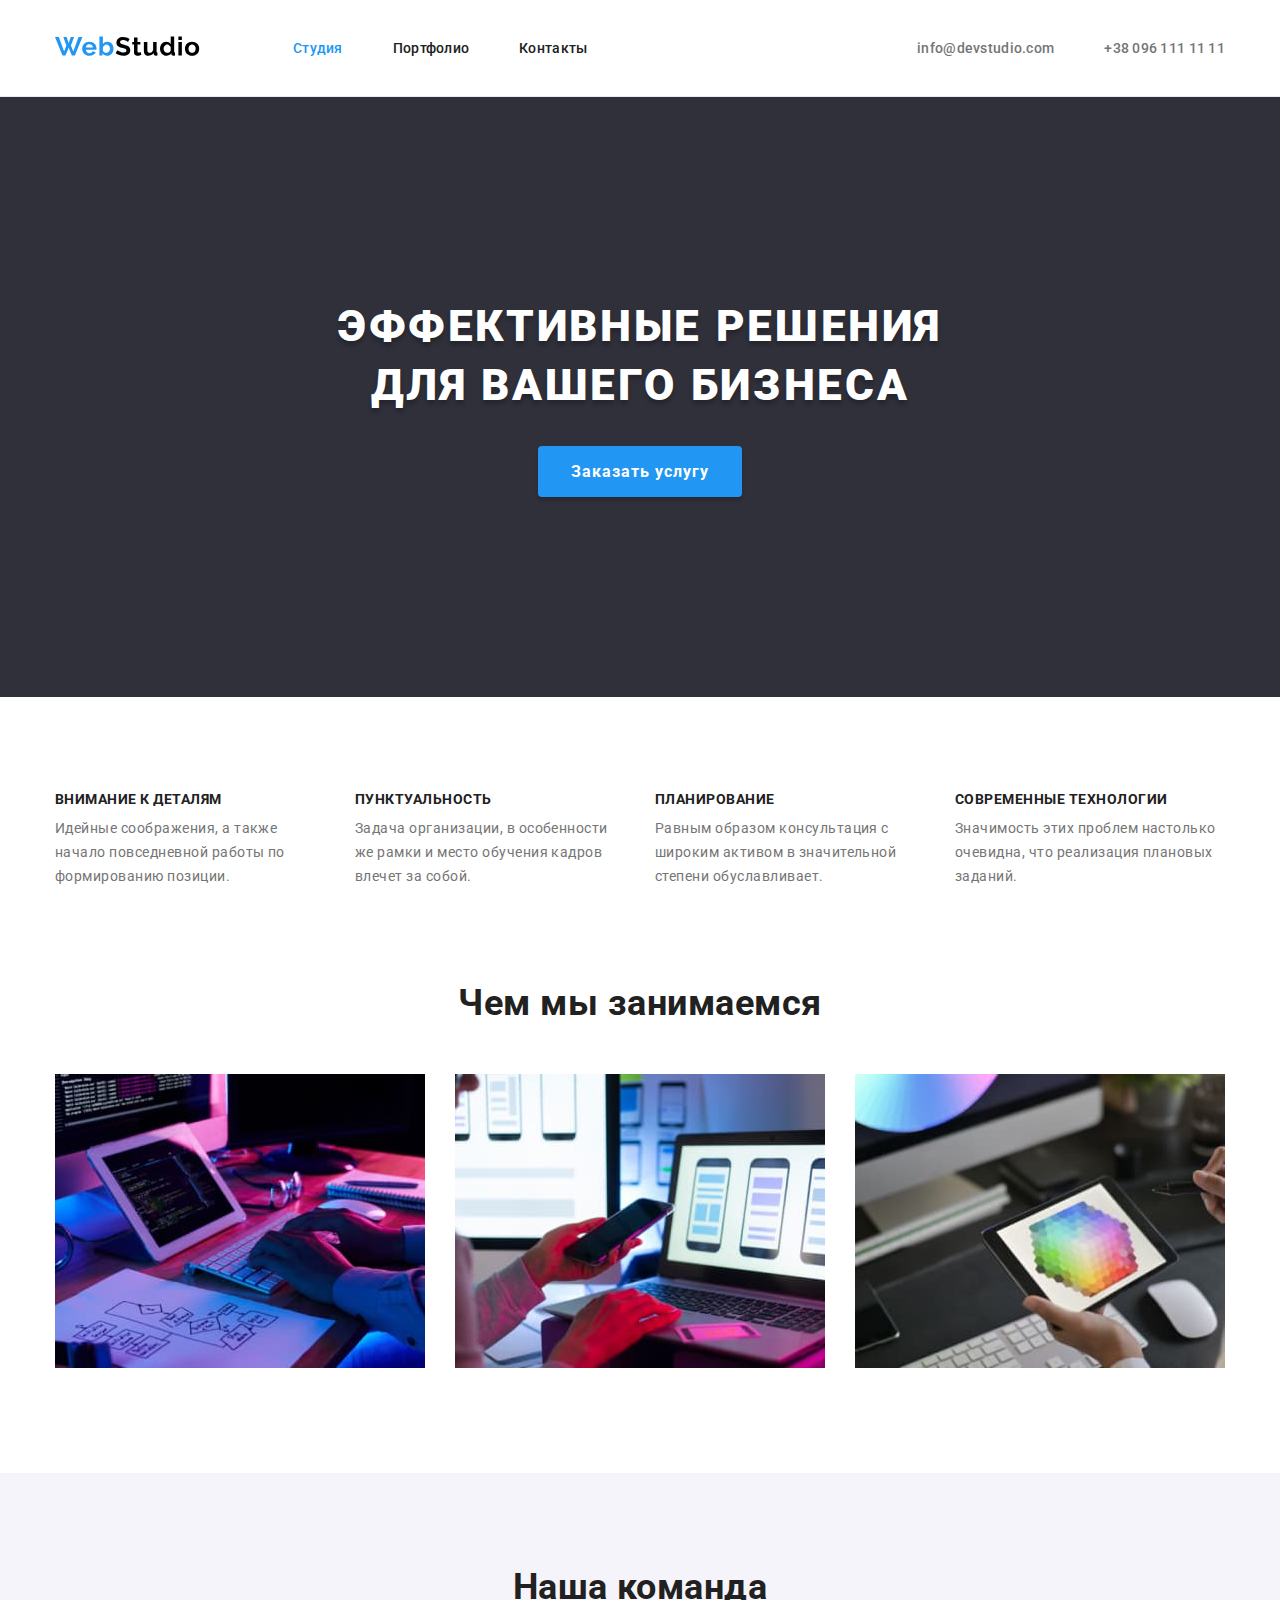
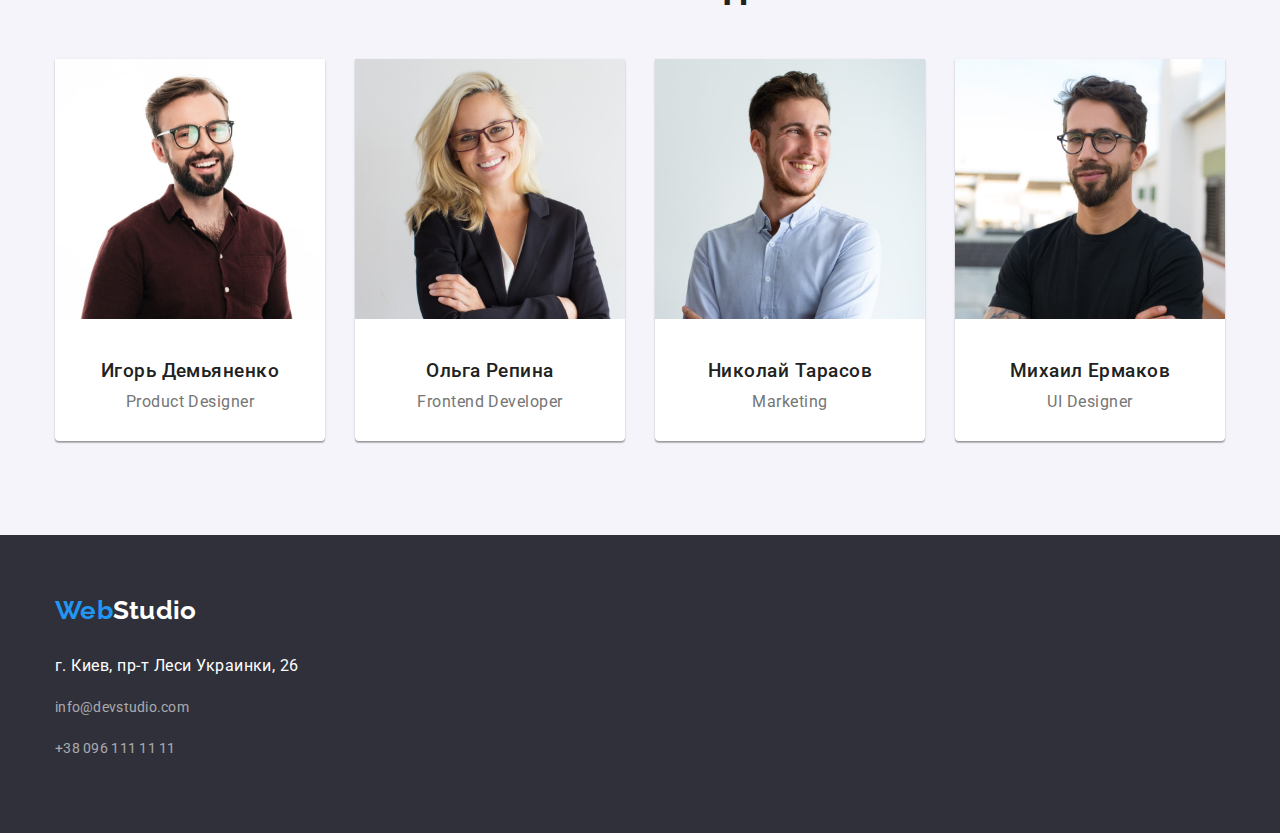
==== index.html @ 70192bdc "клон" ====
<!DOCTYPE html>
<html lang="ru">
<head>
    <meta charset="UTF-8">
    <meta http-equiv="X-UA-Compatible" content="IE=edge">
    <meta name="viewport" content="width=device-width, initial-scale=1.0">
    <title>WebStudio</title>
    <link rel="preconnect" href="https://fonts.googleapis.com">
    <link rel="preconnect" href="https://fonts.gstatic.com" crossorigin>
    <link href="https://fonts.googleapis.com/css2?family=Raleway:wght@700&family=Roboto:wght@400;500;700;900&display=swap" rel="stylesheet">
    <link rel="stylesheet" href="https://cdnjs.cloudflare.com/ajax/libs/modern-normalize/1.1.0/modern-normalize.min.css">
    <link rel="stylesheet" href="./css/style.css">
</head>
<body>
    <header class="header-section">
        <div class="conteiner-page">
            <nav class="main-nav">
                <a class="link" href="#"><img src="./images/WebStudio.svg" width="145" height="31" alt="логотип"></a>
                <ul class="list nav-header">
                    <li class="item"><a class="link active" href="./index.html">Студия</a></li>
                    <li class="item"><a class="link" href="./portfolio.html">Портфолио</a></li>
                    <li class="item"><a class="link" href="#">Контакты</a></li>
                </ul>
            </nav>
            <ul class="list auth-nav">
                <li class="item"><a class="link contacts" href="mailto:info@devstudio.com">info@devstudio.com</a></li>
                <li class="item"><a class="link contacts" href="tel:+380961111111">+38 096 111 11 11</a></li>
            </ul>
        </div>     
    </header>
    <main class="main-section">
        <section class="hero-section">
            <div class="conteiner-hero">
                <h1 class="hero-title">Эффективные решения<br> для вашего бизнеса</h1>
                <button type="button" class="button-hero">Заказать услугу</button>
            </div>    
        </section>
        <section class="section">
            <div class="conteiner">
                <ul class="list advantage-spisok">
                    <li class="item"> 
                        <h3 class="advantage-title">Внимание к деталям</h3>
                        <p class="advantage-text">Идейные соображения, а также начало повседневной работы по формированию позиции.</p>
                    </li>
                    <li class="item">
                        <h3 class="advantage-title">Пунктуальность</h3> 
                        <p class="advantage-text">Задача организации, в особенности же рамки и место обучения кадров влечет за собой.</p>
                    </li> 
                    <li class="item">
                        <h3 class="advantage-title">Планирование</h3> 
                        <p class="advantage-text">Равным образом консультация с широким активом в значительной степени обуславливает.</p>
                    </li> 
                    <li class="item">
                        <h3 class="advantage-title">Современные технологии</h3> 
                        <p class="advantage-text">Значимость этих проблем настолько очевидна, что реализация плановых заданий.</p> 
                    </li> 
                </ul>
            </div>    
        </section>
        <section class="section work-what">
            <div class="conteiner">
                <h2 class="work-title">Чем мы занимаемся</h2>
                <ul class="list work-img">
                    <li class="item"><img src="./images/img.jpg" width="370" height="294" alt="печатает человек"></li>
                    <li class="item"><img src="./images/img2.jpg" width="370" height="294" alt="телефон и ноутбук"></li>
                    <li class="item"><img src="./images/img3.jpg" width="370" height="294" alt="планшет"></li>
                </ul>
            </div>
        </section>
        <section class="section work-section">
            <div class="conteiner">
                <h2 class="work-team-title">Наша команда</h2>
                <ul class="list work-spisok">
                    <li class="item">
                        <img src="./images/img4.jpg" width="270" height="260"  alt="игорь">
                        <div class="work-car-padding">
                        <h3 class="work-team-subtitle">Игорь Демьяненко</h3> 
                        <p class="work-team-text">Product Designer</p></div>
                    </li>
                    <li class="item">
                        <img src="./images/img5.jpg" width="270" height="260" alt="ольга">
                        <div class="work-car-padding">
                            <h3 class="work-team-subtitle">Ольга Репина</h3>
                            <p class="work-team-text">Frontend Developer</p>
                        </div>
                    </li>
                    <li class="item">
                        <img src="./images/img6.jpg" width="270" height="260" alt="николай"> 
                            <div class="work-car-padding"><h3 class="work-team-subtitle">Николай Тарасов</h3>
                            <p class="work-team-text">Marketing</p>
                        </div>
                    </li>
                    <li class="item">
                        <img src="./images/img7.jpg" width="270" height="260" alt="михаил"> 
                            <div class="work-car-padding"><h3 class="work-team-subtitle">Михаил Ермаков</h3> 
                            <p class="work-team-text">UI Designer</p>
                        </div>
                    </li> 
                </ul>
            </div>    
        </section>
    </main>
    <footer class="footer-section section">
        <div class="conteiner">
            <a class="link logo" href="./index.html"><span class="web">Web</span><span class="studio logo">Studio</span></a>
            <address class="footer-contacts">
                <p class="footer-paragraf">г. Киев, пр-т Леси Украинки, 26</p> 
                <ul class="list"> 
                    <li><a class="link contacts" href="mailto:info@devstudio.com">info@devstudio.com</a></li> 
                    <li><a class="link contacts" href="tel:+380961111111">+38 096 111 11 11</a></li>
                </ul>
            </address>
        </div>    
    </footer>
</body>
</html>
---- css/style.css ----
html{
    box-sizing: border-box;
}
*, 
*::before, 
*::after{
    box-sizing: inherit;
}
:root{
    --primary-text-color: #212121;
    --title-text-color: #FFFFFF;
    --acent-color: #2196F3;
    --subtitle-text-color: #757575;
    --background-color: #2F303A;
    --background-color-team: #F5F4FA;
    --contacts-acent-footer: rgba(255, 255, 255, 0.6);
    --card-portfolio: #EEEEEE;
    --background-hero-button-hover: #188CE8;
}
body{
    margin: 0px;
    background-color:#FFFFFF;
    color:#212121;
    font-family: Roboto, Raleway, sans-serif;
    letter-spacing: 0.03em;
    font-style: normal;
    font-size: 16px;
    font-weight: 400;
    line-height: 2;
}
h1,
h2,
h3,
p,
ul{
    margin: 0;
}
.img {
    display: block;
    margin: 0;
}
.link{
    text-decoration: none;
    font-weight: 500;
    font-size: 14px;
    line-height: 1.15;
    letter-spacing: 0.02em;
}
.list{
    list-style: none;
    margin: 0;
    padding: 0;
    /* display: flex; */
}
.contacts{    
    font-weight: 500;
    font-size: 14px;
    line-height: 1.15;
    letter-spacing: 0.02em;
    color: var(--subtitle-text-color);
}
.conteiner{
    width: 1200px;
    margin: 0px auto;
    padding: 0px 15px;
}
.section{
    padding-top: 94px;
    padding-bottom: 94px;
}
    /* Studio */
/* Header-section */
.conteiner-page{
    width: 1200px;
    margin: 0 auto;
    padding: 0 15px;
    display: flex;
    align-items: center; 
}
.header-section{
    border-bottom: 1px solid #ECECEC;
    /* height: 80px;
    padding-top: 7px; */
}
.main-nav{
    display: flex;
    align-items: center; 
}
.nav-header{
    display: flex;
    margin-left: 93px;
    padding: 32px 0;
}
.nav-header .item + .item{
    margin-left: 50px;
}
.nav-header .link{
    color: var(--primary-text-color);
}
.nav-header .active{
    color: var(--acent-color);
}
.nav-header .link:hover,
.nav-header .link:focus,
.nav-header .link:active{
    color:var(--acent-color);
}
.list .link:hover,
.list .link:focus{
    color:var(--acent-color);
}
.auth-nav{
    display: flex;
    margin-left: auto;
}
.auth-nav .item + .item{
    margin-left: 50px;
}
/* Main-section */
.main-section{
    /* text-align: center; */
}
/* Hero-section */
.hero-section{
    background-color: var(--background-color);
    text-align: center;
    padding: 200px 0px;
}
.conteiner-hero{
    width: 1200px;
    margin: 0 auto;
    padding: 0 15px;
}
.hero-title{
    margin-top: 0;
    margin-bottom: 30px;
    font-weight: 900;
    font-size: 44px;
    line-height: 1.35;
    text-align: center;
    letter-spacing: 0.06em;
    text-transform: uppercase;
    color: var(--title-text-color);
    text-shadow: 0px 4px 4px rgba(0, 0, 0, 0.25);
}
.button-hero{
    font-weight: bold;
    line-height: 1.85;
    display: inline-block;
    align-items: center;
    text-align: center;
    letter-spacing: 0.06em;
    color: var(--title-text-color);
    background-color:var(--acent-color);
    box-shadow: 0px 4px 4px rgba(0, 0, 0, 0.15);
    border-radius: 4px;
    cursor: pointer;
    padding: 10px 32px;
    border: 1px solid transparent;
}
.hero-section .button-hero:hover,
.hero-section .button-hero:focus{
    background-color: var(--background-hero-button-hover);
}
    /* advantage-преимущества-section*/
.advantage-section{
}
.advantage-spisok{
    display: flex;
}
.advantage-spisok .item + .item{
    margin-left: 30px;
}
.advantage-spisok .item{
    width: 270px;
}
.advantage-title{
    font-weight: bold;
    font-size: 14px;
    line-height: 1.15;
    text-transform: uppercase;
    margin-bottom: 10px;
}
.advantage-text{
    font-size: 14px;
    line-height: 1.70;
    color: var(--subtitle-text-color);
}
/* work-section */
.work-section{
    background-color: var(--background-color-team);
}
.work-what{
    padding-top: 0px;
}
.work-title{
    font-weight: 700;
    font-size: 36px;
    line-height: 1.15;
    text-align: center;
    margin-bottom: 50px;
}
.work-img .item{
    width: 370px;
}
.work-img{
    display: flex;
}
.work-img .item + .item{
    margin-left: 30px;
}
/* work-team-section */
.work-team-section{

}
.work-team-title{
    font-weight: 700;
    font-size: 36px;
    line-height: 1.15;
    text-align: center;
    margin-bottom: 50px;
}
.work-spisok{
    display: flex;
}
.work-spisok .item + .item{
    margin-left: 30px;
}
.work-spisok .item{
    width: 270px;
    background: var(--title-text-color);
    box-shadow: 0px 1px 3px rgba(0, 0, 0, 0.12), 0px 1px 1px rgba(0, 0, 0, 0.14), 0px 2px 1px rgba(0, 0, 0, 0.2);
    border-radius: 0px 0px 4px 4px;
}
.work-car-padding{
    padding: 30px 0;
}
.work-team-subtitle{
    font-weight: 500;
    line-height: 1.20;
    text-align: center;
    margin-bottom: 10px;
}
.work-team-text{
    line-height: 1.20;    
    text-align: center;
    color: var(--subtitle-text-color);
}
/* fotter-section */
.footer-section{
    background-color: var(--background-color);
    padding-top: 60px;
    padding-bottom: 60px;
}
.footer-paragraf{
    color: var(--title-text-color);
    font-style: normal;
    margin-bottom: 9px;
    margin-top: 20px;
}
.web{
    font-family: Raleway;
    font-weight: 700;
    font-size: 26px;
    line-height: 1.20;
    color: var(--acent-color);
}
.studio{
    font-family: Raleway;
    font-weight: 700;
    font-size: 26px;
    line-height: 1.20;
    color: var(--title-text-color);
}
.footer-contacts li{
    margin-bottom: 9px;
}
.footer-contacts .link{
    font-size: 14px;
    line-height: 1.70;
    font-weight: normal;
    color: var(--contacts-acent-footer);
    font-style: normal;
}

    /* Portfolio */
/* Main-section */
.main-section-portfolio{
    /* text-align: center; */
}
/* Hero-section */
.hero-section-portfolio{
   
}
.btn-spisok{
    display: flex;
    justify-content: center;
    margin-bottom: 50px;
}
.btn-spisok .item + .item{
    margin-left: 8px;
}
.button-spisok{
    font-weight: 500;
    line-height: 1.60;    
    text-align: center;
    cursor: pointer;
    background-color: var(--background-color-team);
    border-radius: 4px;
    padding: 6px 22px;   
}
.active-button {
    background-color: var(--acent-color);
    color: var(--title-text-color);
}
.section .button-spisok:hover,
.section .button-spisok:focus{
    background-color: var(--acent-color);
    color: var(--title-text-color);
}
.card-spisok{
    display: flex;
    flex-wrap: wrap;
}
.item-spisok{
    width: 370px;
    margin-bottom: 30px;
    /* border: 1px solid var(--card-portfolio); */
    margin-right: 30px;
}
.item-spisok:nth-child(3n){
    margin-right: 0;
}
/* .item-spisok .hero-portfolio-title{
    padding: 20px 24px 0px 24px;
}
.item-spisok .hero-portfolio-text{
    padding: 0px 24px 20px 24px;
} */
.item-spisok:nth-last-child(-n+3){
    margin-bottom: 0;
}
.card-spisok-padding{
    padding: 20px 24px;
    border-bottom: 1px solid var(--card-portfolio);
    border-left: 1px solid var(--card-portfolio); 
    border-right: 1px solid var(--card-portfolio);
}

.item-spisok .hero-portfolio-title{
    color: var(--primary-text-color);
    font-weight: 700;
    font-size: 18px;
    line-height: 2;
    letter-spacing: 0.06em;
    margin-bottom: 5px;
}
.item-spisok .hero-portfolio-text{
    font-weight: 400;
    font-size: 16px;
    line-height: 1.85;
    letter-spacing: 0.03em;
    color: var(--subtitle-text-color);
}
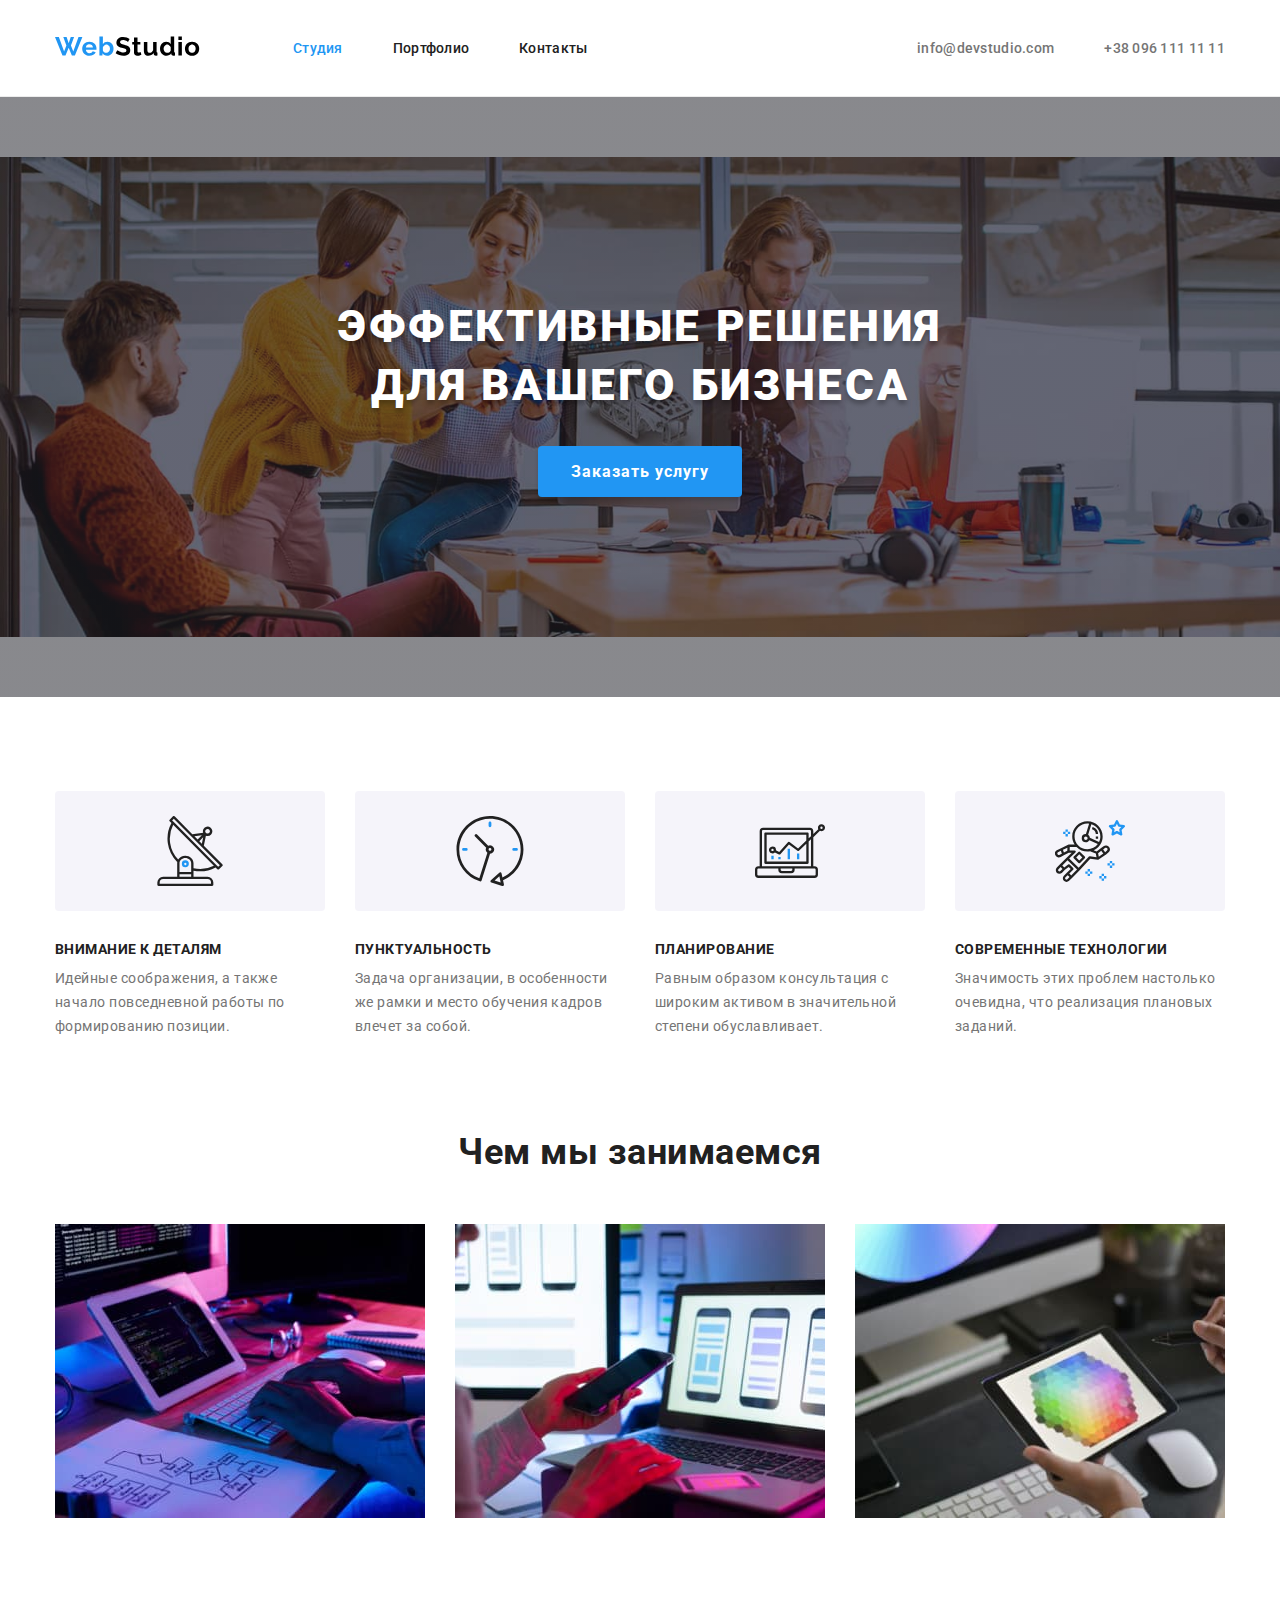
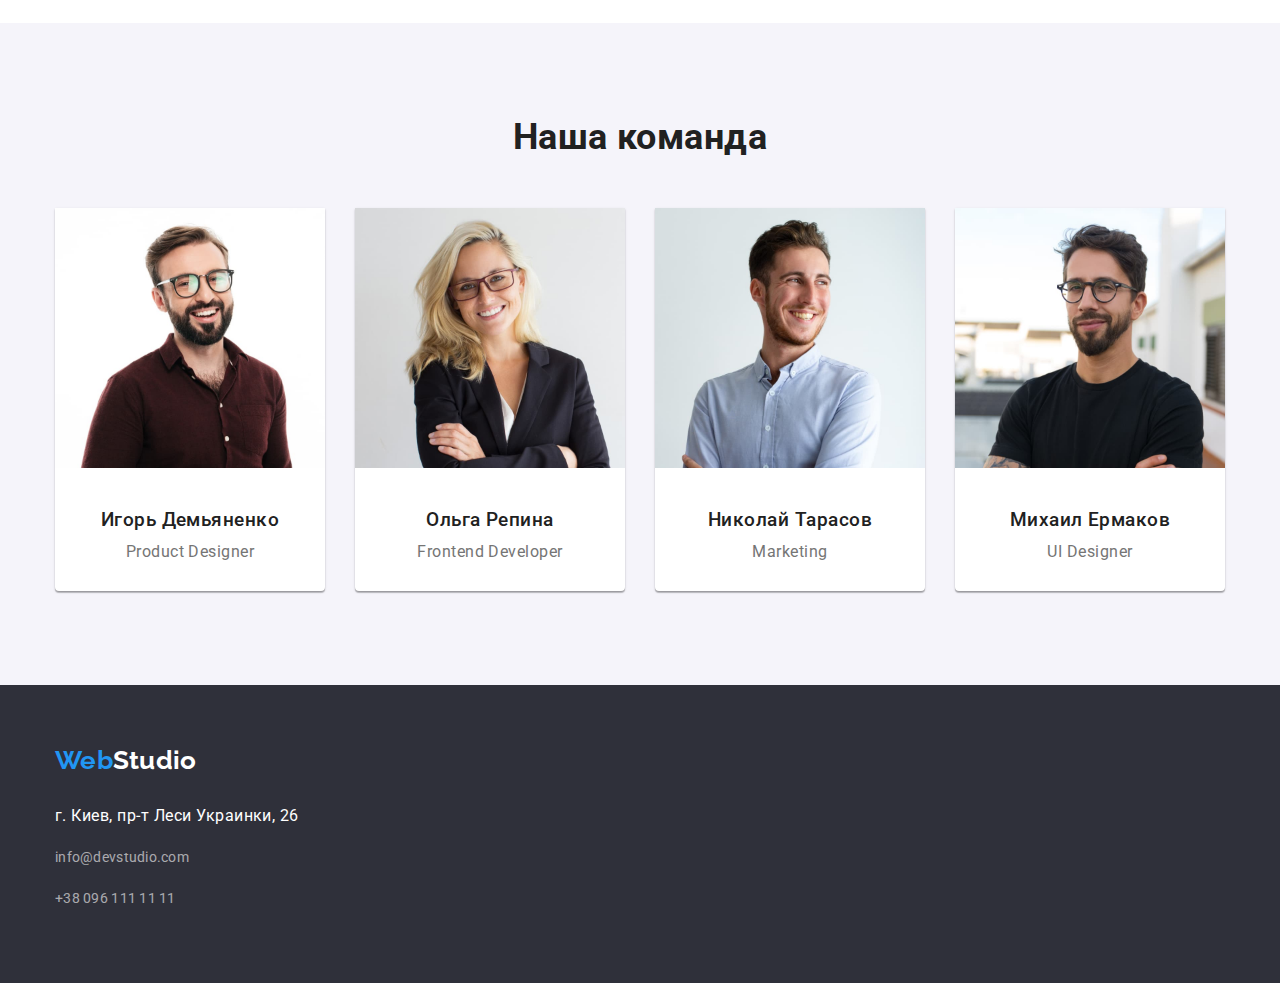
==== commit 555c31d2: "добавил images" ====
--- a/index.html
+++ b/index.html
@@ -38,19 +38,19 @@
         <section class="section">
             <div class="conteiner">
                 <ul class="list advantage-spisok">
-                    <li class="item"> 
+                    <li class="item icon-delivery"> 
                         <h3 class="advantage-title">Внимание к деталям</h3>
                         <p class="advantage-text">Идейные соображения, а также начало повседневной работы по формированию позиции.</p>
                     </li>
-                    <li class="item">
+                    <li class="item icon-delivery">
                         <h3 class="advantage-title">Пунктуальность</h3> 
                         <p class="advantage-text">Задача организации, в особенности же рамки и место обучения кадров влечет за собой.</p>
                     </li> 
-                    <li class="item">
+                    <li class="item icon-delivery">
                         <h3 class="advantage-title">Планирование</h3> 
                         <p class="advantage-text">Равным образом консультация с широким активом в значительной степени обуславливает.</p>
                     </li> 
-                    <li class="item">
+                    <li class="item icon-delivery">
                         <h3 class="advantage-title">Современные технологии</h3> 
                         <p class="advantage-text">Значимость этих проблем настолько очевидна, что реализация плановых заданий.</p> 
                     </li> 
--- a/css/style.css
+++ b/css/style.css
@@ -112,6 +112,7 @@
 .auth-nav{
     display: flex;
     margin-left: auto;
+    
 }
 .auth-nav .item + .item{
     margin-left: 50px;
@@ -122,9 +123,17 @@
 }
 /* Hero-section */
 .hero-section{
-    background-color: var(--background-color);
+    /* background-color: var(--background-color); */
     text-align: center;
     padding: 200px 0px;
+    background-color: #C4C4C4;
+    /* background-color:  rgba(47, 48, 58, 0.4); */
+    background-image: linear-gradient(to right,rgba(47, 48, 58, 0.4),rgba(47, 48, 58, 0.4)), url(../images/img17.jpg);
+    background-repeat: no-repeat;
+    background-size: contain;
+    background-position: center;
+    max-width: 1600px;
+    max-height: 600px;
 }
 .conteiner-hero{
     width: 1200px;
@@ -167,6 +176,66 @@
 }
 .advantage-spisok{
     display: flex;
+}
+/* .icon::before{
+    display: block;
+    content: "";
+    width: 270px;
+    height: 120px;
+    background-image: url(../images/Group.svg);
+    background-repeat: no-repeat;
+    background-position: center;
+    background-color: #F5F4FA;   
+    border-radius: 4px;
+    margin-bottom: 30px;
+} */
+.icon-delivery:nth-child(1)::before{
+    display: block;
+    content: "";
+    width: 270px;
+    height: 120px;
+    background-image: url(../images/Group.svg);
+    background-repeat: no-repeat;
+    background-position: center;
+    background-color: #F5F4FA;   
+    border-radius: 4px;
+    margin-bottom: 30px;
+}
+.icon-delivery:nth-child(2)::before{
+    display: block;
+    content: "";
+    width: 270px;
+    height: 120px;
+    background-image: url(../images/clock\ 1.svg);
+    background-repeat: no-repeat;
+    background-position: center;
+    background-color: #F5F4FA;   
+    border-radius: 4px;
+    margin-bottom: 30px;
+}
+.icon-delivery:nth-child(3)::before{
+    display: block;
+    content: "";
+    width: 270px;
+    height: 120px;
+    background-image: url(../images/diagram\ 1.svg);
+    background-repeat: no-repeat;
+    background-position: center;
+    background-color: #F5F4FA;   
+    border-radius: 4px;
+    margin-bottom: 30px;
+}
+.icon-delivery:nth-child(4)::before{
+    display: block;
+    content: "";
+    width: 270px;
+    height: 120px;
+    background-image: url(../images/astronaut\ 1.svg);
+    background-repeat: no-repeat;
+    background-position: center;
+    background-color: #F5F4FA;   
+    border-radius: 4px;
+    margin-bottom: 30px;
 }
 .advantage-spisok .item + .item{
     margin-left: 30px;
@@ -322,11 +391,16 @@
     display: flex;
     flex-wrap: wrap;
 }
+.card-spisok .item-spisok:hover{
+    box-shadow: 0px 1px 1px rgba(0, 0, 0, 0.12), 0px 4px 4px rgba(0, 0, 0, 0.06), 1px 4px 6px rgba(0, 0, 0, 0.16);
+}
 .item-spisok{
     width: 370px;
     margin-bottom: 30px;
-    /* border: 1px solid var(--card-portfolio); */
+    border: 1px solid var(--card-portfolio);
     margin-right: 30px;
+    background: #FFFFFF;
+    box-sizing: border-box;
 }
 .item-spisok:nth-child(3n){
     margin-right: 0;
@@ -342,9 +416,10 @@
 }
 .card-spisok-padding{
     padding: 20px 24px;
-    border-bottom: 1px solid var(--card-portfolio);
-    border-left: 1px solid var(--card-portfolio); 
-    border-right: 1px solid var(--card-portfolio);
+    /* border: 1px solid var(--card-portfolio); */
+    /* border-left: 1px solid var(--card-portfolio); 
+    border-right: 1px solid var(--card-portfolio); */
+    
 }
 
 .item-spisok .hero-portfolio-title{
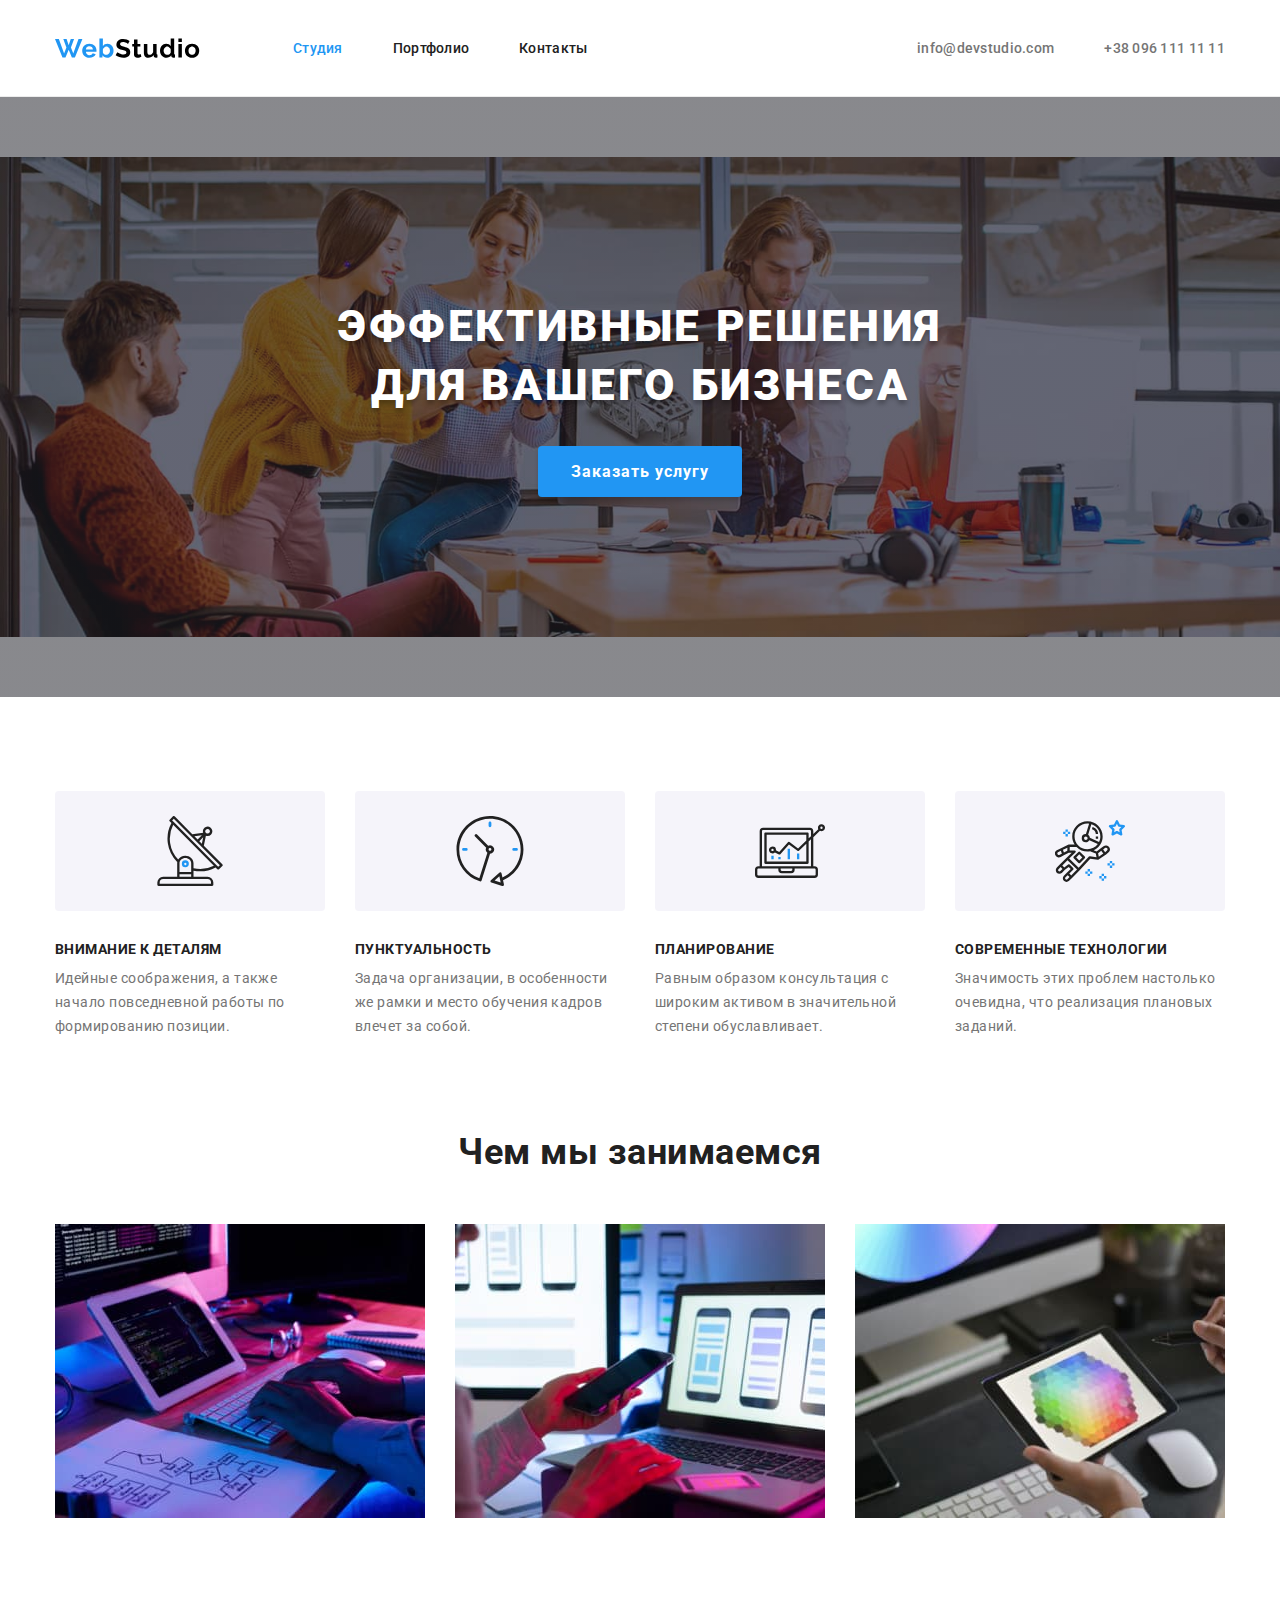
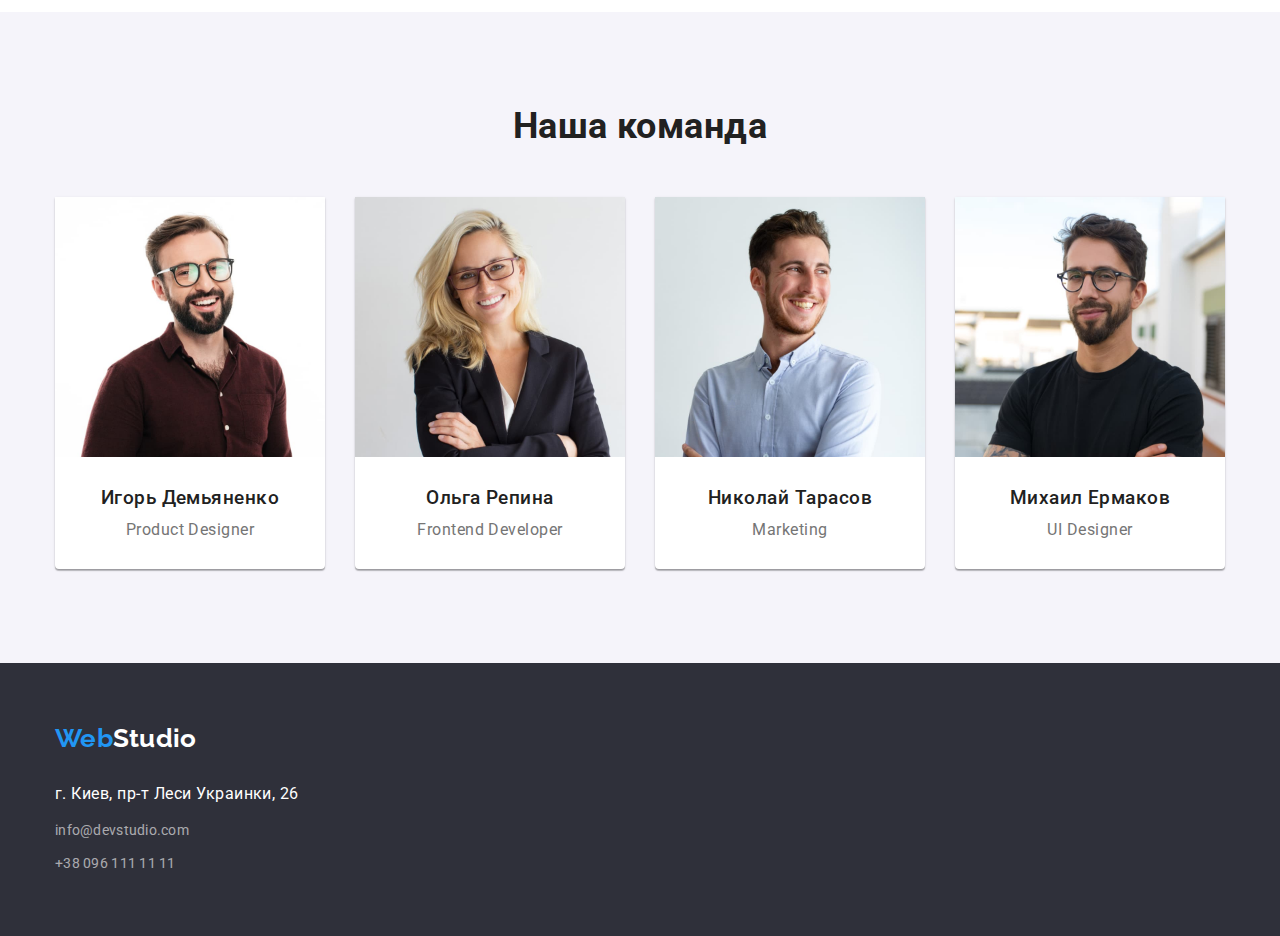
==== commit 890412ca: "правки css" ====
--- a/index.html
+++ b/index.html
@@ -102,7 +102,7 @@
     </main>
     <footer class="footer-section section">
         <div class="conteiner">
-            <a class="link logo" href="./index.html"><span class="web">Web</span><span class="studio logo">Studio</span></a>
+            <a class="link logo" href="./index.html"><span class="web">Web</span><span class="studio">Studio</span></a>
             <address class="footer-contacts">
                 <p class="footer-paragraf">г. Киев, пр-т Леси Украинки, 26</p> 
                 <ul class="list"> 
--- a/css/style.css
+++ b/css/style.css
@@ -35,9 +35,8 @@
 ul{
     margin: 0;
 }
-.img {
-    display: block;
-    margin: 0;
+img {
+    display: block;
 }
 .link{
     text-decoration: none;
@@ -73,7 +72,7 @@
 .conteiner-page{
     width: 1200px;
     margin: 0 auto;
-    padding: 0 15px;
+    padding: 32px 15px;
     display: flex;
     align-items: center; 
 }
@@ -85,11 +84,12 @@
 .main-nav{
     display: flex;
     align-items: center; 
-}
-.nav-header{
+    /* padding: 32px 0; */
+}
+.nav-header {
     display: flex;
     margin-left: 93px;
-    padding: 32px 0;
+    
 }
 .nav-header .item + .item{
     margin-left: 50px;
@@ -292,6 +292,7 @@
 .work-spisok{
     display: flex;
 }
+
 .work-spisok .item + .item{
     margin-left: 30px;
 }
@@ -325,7 +326,6 @@
     color: var(--title-text-color);
     font-style: normal;
     margin-bottom: 9px;
-    margin-top: 20px;
 }
 .web{
     font-family: Raleway;
@@ -333,6 +333,7 @@
     font-size: 26px;
     line-height: 1.20;
     color: var(--acent-color);
+    display: inline-block;
 }
 .studio{
     font-family: Raleway;
@@ -340,10 +341,18 @@
     font-size: 26px;
     line-height: 1.20;
     color: var(--title-text-color);
+    display: inline-block;
+}
+.footer-contacts{
+    margin-top: 20px;
 }
 .footer-contacts li{
     margin-bottom: 9px;
 }
+.footer-contacts li:nth-child(2n){
+    margin-bottom: 0;
+}
+
 .footer-contacts .link{
     font-size: 14px;
     line-height: 1.70;
@@ -351,6 +360,9 @@
     color: var(--contacts-acent-footer);
     font-style: normal;
 }
+.footer-contacts li{
+    display: flex;
+}
 
     /* Portfolio */
 /* Main-section */
@@ -376,7 +388,8 @@
     cursor: pointer;
     background-color: var(--background-color-team);
     border-radius: 4px;
-    padding: 6px 22px;   
+    padding: 6px 22px;  
+    border: none; 
 }
 .active-button {
     background-color: var(--acent-color);
@@ -397,10 +410,10 @@
 .item-spisok{
     width: 370px;
     margin-bottom: 30px;
-    border: 1px solid var(--card-portfolio);
+    /* border: 1px solid var(--card-portfolio); */
     margin-right: 30px;
-    background: #FFFFFF;
-    box-sizing: border-box;
+    background-color: var(--title-text-color);
+    /* box-sizing: border-box; */
 }
 .item-spisok:nth-child(3n){
     margin-right: 0;
@@ -416,10 +429,9 @@
 }
 .card-spisok-padding{
     padding: 20px 24px;
-    /* border: 1px solid var(--card-portfolio); */
-    /* border-left: 1px solid var(--card-portfolio); 
-    border-right: 1px solid var(--card-portfolio); */
-    
+    border-bottom: 1px solid var(--card-portfolio); 
+    border-left: 1px solid var(--card-portfolio);  
+    border-right: 1px solid var(--card-portfolio);
 }
 
 .item-spisok .hero-portfolio-title{
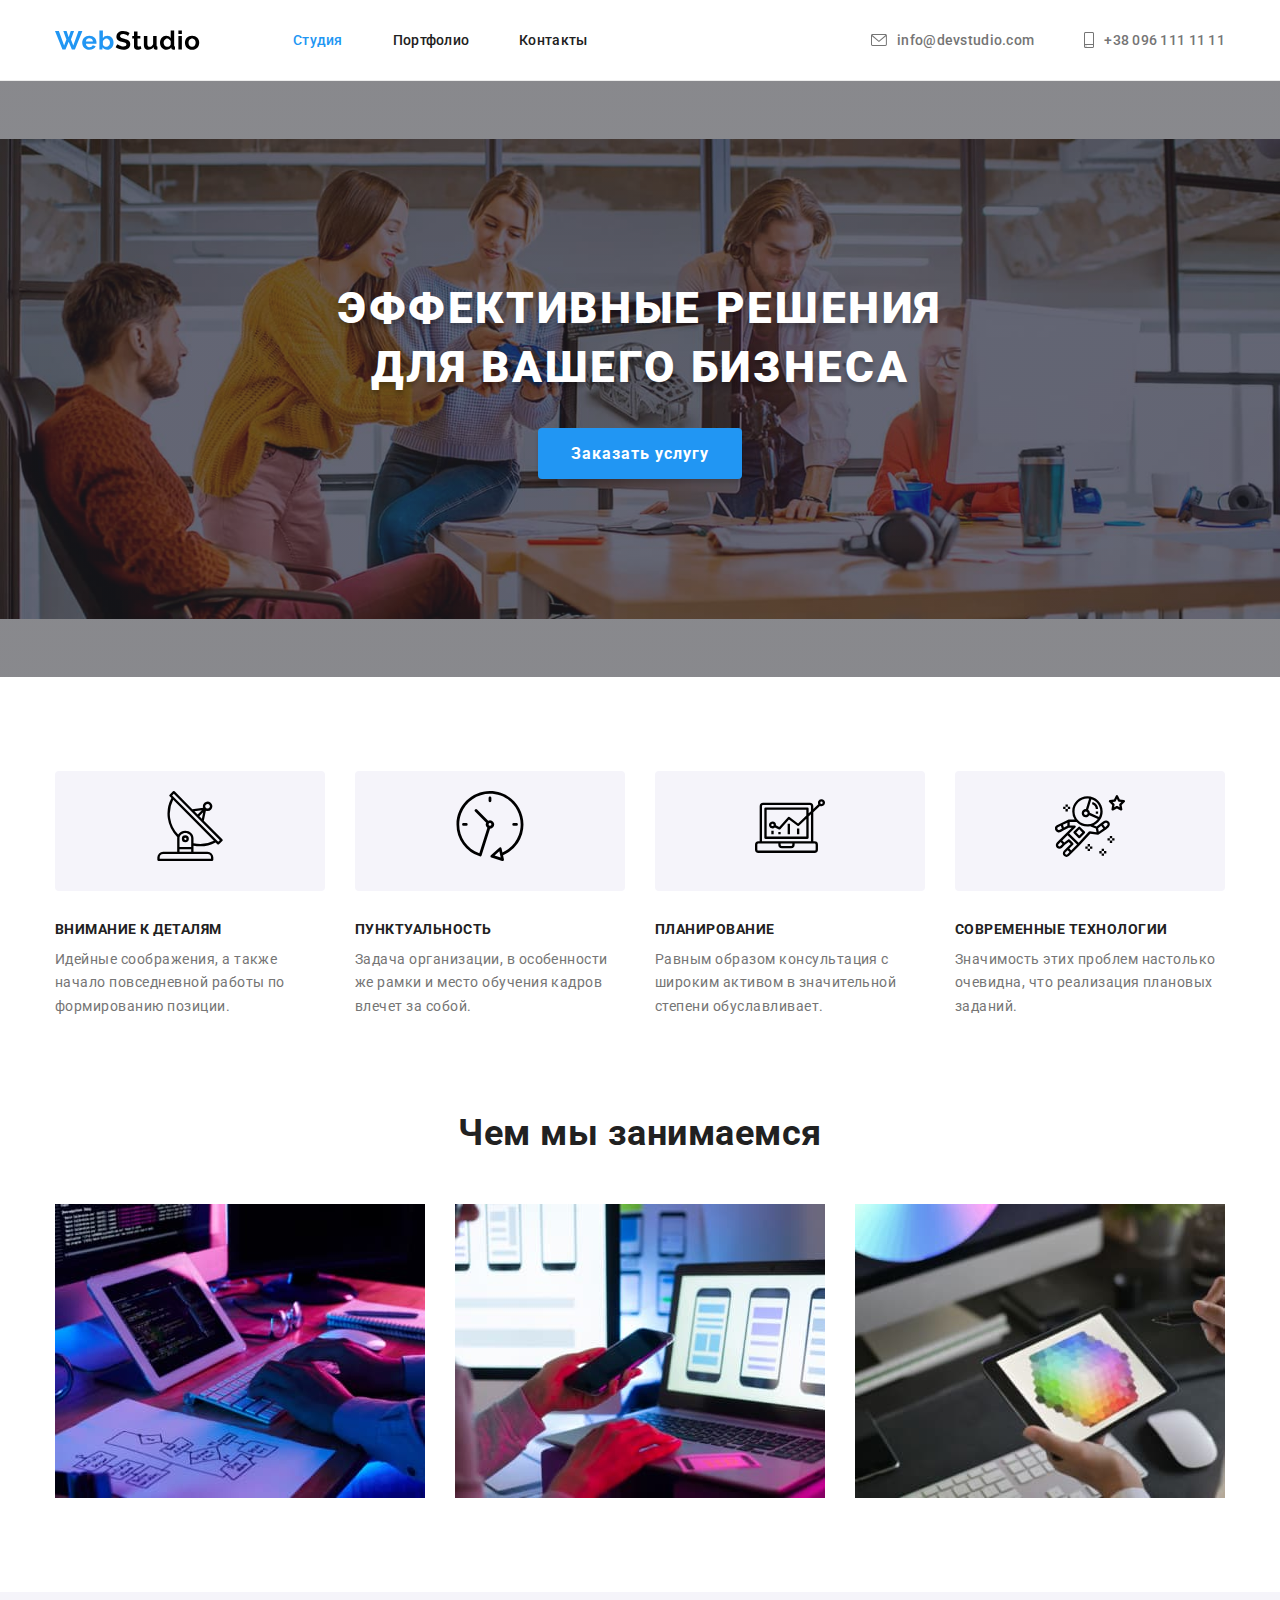
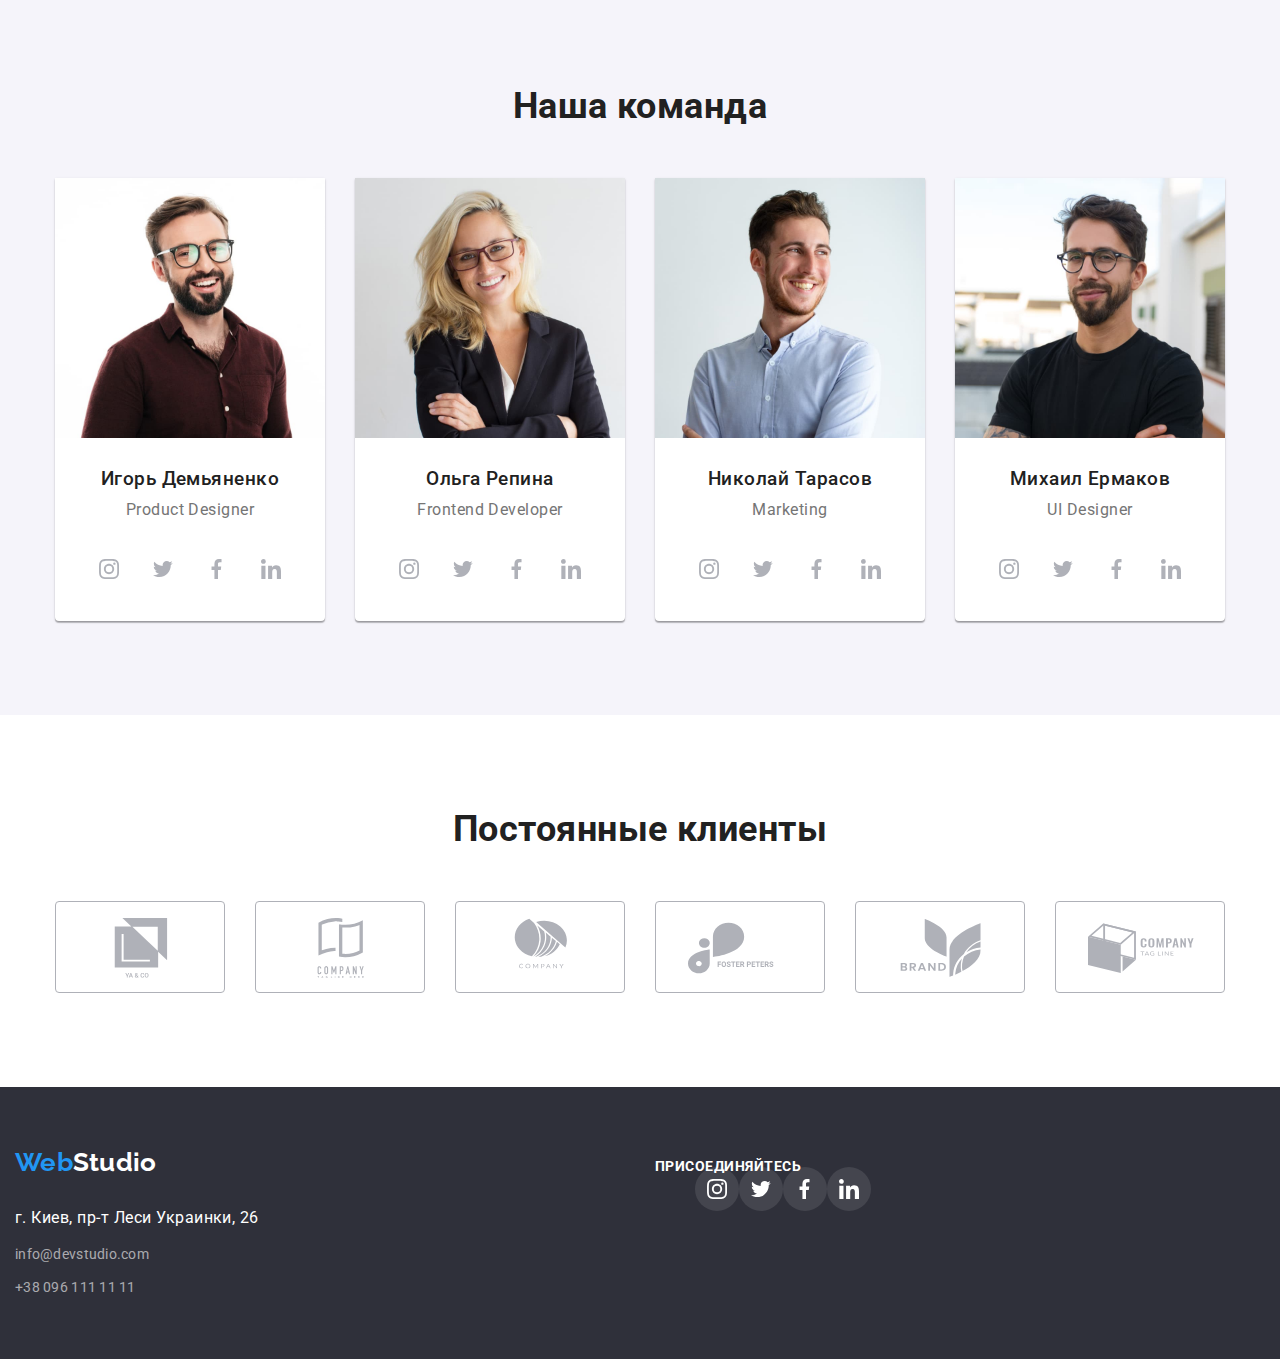
==== commit 9c3a1755: "Правки css и html" ====
--- a/index.html
+++ b/index.html
@@ -12,10 +12,11 @@
     <link rel="stylesheet" href="./css/style.css">
 </head>
 <body>
+    
     <header class="header-section">
         <div class="conteiner-page">
             <nav class="main-nav">
-                <a class="link" href="#"><img src="./images/WebStudio.svg" width="145" height="31" alt="логотип"></a>
+                <a href="#"><img src="./images/WebStudio.svg" width="145" height="31" alt="логотип"></a>
                 <ul class="list nav-header">
                     <li class="item"><a class="link active" href="./index.html">Студия</a></li>
                     <li class="item"><a class="link" href="./portfolio.html">Портфолио</a></li>
@@ -23,8 +24,12 @@
                 </ul>
             </nav>
             <ul class="list auth-nav">
-                <li class="item"><a class="link contacts" href="mailto:info@devstudio.com">info@devstudio.com</a></li>
-                <li class="item"><a class="link contacts" href="tel:+380961111111">+38 096 111 11 11</a></li>
+                <li class="item"><a class="link contacts " href="mailto:info@devstudio.com"><svg class="contacts-icon" width="16" height="12">
+                    <use href="./images/sprite.svg#icon-envelope"></use>
+                </svg>info@devstudio.com</a></li>
+                <li class="item"><a class="link contacts " href="tel:+380961111111"><svg class="contacts-icon" width="10" height="16">
+                    <use href="./images/sprite.svg#icon-smartphone"></use>
+                </svg>+38 096 111 11 11</a></li>
             </ul>
         </div>     
     </header>
@@ -37,8 +42,22 @@
         </section>
         <section class="section">
             <div class="conteiner">
+                <ul class="advantage-spisok-svg">
+                    <li class="list link advantage-spisok-icon"><svg width="70" height="70">
+                        <use href="./images/sprite.svg#icon-antenna"></use>
+                    </svg></li>
+                    <li class="list link advantage-spisok-icon"><svg width="70" height="70">
+                        <use href="./images/sprite.svg#icon-clock"></use>
+                    </svg></li>
+                    <li class="list link advantage-spisok-icon"><svg width="70" height="70">
+                        <use href="./images/sprite.svg#icon-diagram"></use>
+                    </svg></li>
+                    <li class="list link advantage-spisok-icon"><svg width="70" height="70">
+                        <use href="./images/sprite.svg#icon-astronaut"></use>
+                    </svg></li>
+                </ul>
                 <ul class="list advantage-spisok">
-                    <li class="item icon-delivery"> 
+                    <li class="item icon-delivery">  
                         <h3 class="advantage-title">Внимание к деталям</h3>
                         <p class="advantage-text">Идейные соображения, а также начало повседневной работы по формированию позиции.</p>
                     </li>
@@ -75,42 +94,141 @@
                         <img src="./images/img4.jpg" width="270" height="260"  alt="игорь">
                         <div class="work-car-padding">
                         <h3 class="work-team-subtitle">Игорь Демьяненко</h3> 
-                        <p class="work-team-text">Product Designer</p></div>
+                        <p class="work-team-text">Product Designer</p>
+                        <ul class="icon-thumb">
+                            <li class="list"><a class="link item-icon-link" href=""><svg class="item-icon">
+                                <use href="./images/sprite.svg#icon-instagram"></use>
+                            </svg></a></li>
+                            <li class="list"><a class="link item-icon-link" href=""><svg class="item-icon">
+                                <use href="./images/sprite.svg#icon-twitter"></use>
+                            </svg></a></li>
+                            <li class="list"><a class="link item-icon-link" href=""><svg class="item-icon">
+                                <use href="./images/sprite.svg#icon-facebook"></use>
+                            </svg></a></li>
+                            <li class="list"><a class="link item-icon-link" href=""><svg class="item-icon">
+                                <use href="./images/sprite.svg#icon-linkedin"></use>
+                            </svg></a></li>
+                        </ul>
+                    </div>
                     </li>
                     <li class="item">
                         <img src="./images/img5.jpg" width="270" height="260" alt="ольга">
                         <div class="work-car-padding">
                             <h3 class="work-team-subtitle">Ольга Репина</h3>
                             <p class="work-team-text">Frontend Developer</p>
+                            <ul class="icon-thumb">
+                                <li class="list"><a class="link item-icon-link" href=""><svg class="item-icon">
+                                    <use href="./images/sprite.svg#icon-instagram"></use>
+                                </svg></a></li>
+                                <li class="list"><a class="link item-icon-link" href=""><svg class="item-icon">
+                                    <use href="./images/sprite.svg#icon-twitter"></use>
+                                </svg></a></li>
+                                <li class="list"><a class="link item-icon-link" href=""><svg class="item-icon">
+                                    <use href="./images/sprite.svg#icon-facebook"></use>
+                                </svg></a></li>
+                                <li class="list"><a class="link item-icon-link" href=""><svg class="item-icon">
+                                    <use href="./images/sprite.svg#icon-linkedin"></use>
+                                </svg></a></li>
+                            </ul>
                         </div>
                     </li>
                     <li class="item">
                         <img src="./images/img6.jpg" width="270" height="260" alt="николай"> 
                             <div class="work-car-padding"><h3 class="work-team-subtitle">Николай Тарасов</h3>
                             <p class="work-team-text">Marketing</p>
+                            <ul class="icon-thumb">
+                                <li class="list"><a class="link item-icon-link" href=""><svg class="item-icon">
+                                    <use href="./images/sprite.svg#icon-instagram"></use>
+                                </svg></a></li>
+                                <li class="list"><a class="link item-icon-link" href=""><svg class="item-icon">
+                                    <use href="./images/sprite.svg#icon-twitter"></use>
+                                </svg></a></li>
+                                <li class="list"><a class="link item-icon-link" href=""><svg class="item-icon">
+                                    <use href="./images/sprite.svg#icon-facebook"></use>
+                                </svg></a></li>
+                                <li class="list"><a class="link item-icon-link" href=""><svg class="item-icon">
+                                    <use href="./images/sprite.svg#icon-linkedin"></use>
+                                </svg></a></li>
+                            </ul>
                         </div>
                     </li>
                     <li class="item">
                         <img src="./images/img7.jpg" width="270" height="260" alt="михаил"> 
                             <div class="work-car-padding"><h3 class="work-team-subtitle">Михаил Ермаков</h3> 
                             <p class="work-team-text">UI Designer</p>
+                            <ul class="icon-thumb">
+                                <li class="list"><a class="link item-icon-link" href=""><svg class="item-icon">
+                                    <use href="./images/sprite.svg#icon-instagram"></use>
+                                </svg></a></li>
+                                <li class="list"><a class="link item-icon-link" href=""><svg class="item-icon">
+                                    <use href="./images/sprite.svg#icon-twitter"></use>
+                                </svg></a></li>
+                                <li class="list"><a class="link item-icon-link" href=""><svg class="item-icon">
+                                    <use href="./images/sprite.svg#icon-facebook"></use>
+                                </svg></a></li>
+                                <li class="list"><a class="link item-icon-link" href=""><svg class="item-icon">
+                                    <use href="./images/sprite.svg#icon-linkedin"></use>
+                                </svg></a></li>
+                            </ul>
                         </div>
                     </li> 
                 </ul>
             </div>    
+        </section>
+        <section class="section">
+            <div class="conteiner">
+                <h2 class="clients-title">Постоянные клиенты</h2>
+                <ul class="spisok-clients">
+                    <li class="list link item-icon-clients"><a href=""><svg width="106" height="60">
+                        <use href="./images/sprite.svg#icon-yaco"></use>
+                    </svg></a></li>
+                    <li class="list link item-icon-clients"><a href=""><svg width="106" height="60">
+                        <use href="./images/sprite.svg#icon-agline-here"></use>
+                    </svg></a></li>
+                    <li class="list link item-icon-clients"><a href=""><svg width="106" height="60">
+                        <use href="./images/sprite.svg#icon-company"></use>
+                    </svg></a></li>
+                    <li class="list link item-icon-clients"><a href=""><svg width="106" height="60">
+                        <use href="./images/sprite.svg#icon-foster-peters"></use>
+                    </svg></a></li>
+                    <li class="list link item-icon-clients"><a href=""><svg width="106" height="60">
+                        <use href="./images/sprite.svg#icon-brand"></use>
+                    </svg></a></li>
+                    <li class="list link item-icon-clients"><a href=""><svg width="106" height="60">
+                        <use href="./images/sprite.svg#icon-tag-line"></use>
+                    </svg></a></li>
+                </ul>
+            </div>
         </section>
     </main>
     <footer class="footer-section section">
-        <div class="conteiner">
+        <div class="conteiner-footer-logo conteiner">
             <a class="link logo" href="./index.html"><span class="web">Web</span><span class="studio">Studio</span></a>
             <address class="footer-contacts">
                 <p class="footer-paragraf">г. Киев, пр-т Леси Украинки, 26</p> 
                 <ul class="list"> 
                     <li><a class="link contacts" href="mailto:info@devstudio.com">info@devstudio.com</a></li> 
                     <li><a class="link contacts" href="tel:+380961111111">+38 096 111 11 11</a></li>
-                </ul>
+                </ul>   
             </address>
         </div>    
+        <div class="footer-container conteiner ">
+            <p class="title-footer ">присоединяйтесь</p>
+            <ul class="footer-thumb">
+                <li class="list"><a class="link icon-footer-link" href=""><svg class="icon-footer">
+                    <use href="./images/sprite.svg#icon-instagram-2"></use>
+                </svg></a></li>
+                <li class="list"><a class="link icon-footer-link" href=""><svg class="icon-footer">
+                    <use href="./images/sprite.svg#icon-twitter-2"></use>
+                </svg></a></li>
+                <li class="list"><a class="link icon-footer-link" href=""><svg class="icon-footer">
+                    <use href="./images/sprite.svg#icon-facebook-2"></use>
+                </svg></a></li>
+                <li class="list"><a class="link icon-footer-link" href=""><svg class="icon-footer">
+                    <use href="./images/sprite.svg#icon-linkedin-2"></use>
+                </svg></a></li>
+            </ul>
+        </div>
     </footer>
 </body>
 </html>--- a/css/style.css
+++ b/css/style.css
@@ -57,6 +57,8 @@
     line-height: 1.15;
     letter-spacing: 0.02em;
     color: var(--subtitle-text-color);
+    display: flex;
+    align-items: center;
 }
 .conteiner{
     width: 1200px;
@@ -72,7 +74,7 @@
 .conteiner-page{
     width: 1200px;
     margin: 0 auto;
-    padding: 32px 15px;
+    padding: 0 15px;
     display: flex;
     align-items: center; 
 }
@@ -96,6 +98,8 @@
 }
 .nav-header .link{
     color: var(--primary-text-color);
+    padding: 32px 0;
+    display: block;
 }
 .nav-header .active{
     color: var(--acent-color);
@@ -112,11 +116,22 @@
 .auth-nav{
     display: flex;
     margin-left: auto;
-    
 }
 .auth-nav .item + .item{
     margin-left: 50px;
 }
+.contacts-icon{
+    margin-right: 10px;
+    justify-content: center;
+    align-items: center;
+    display:inline-flex;
+    fill: #757575;
+    
+}
+.contacts-icon:hover{
+    fill: #2196F3;
+}
+
 /* Main-section */
 .main-section{
     /* text-align: center; */
@@ -125,7 +140,7 @@
 .hero-section{
     /* background-color: var(--background-color); */
     text-align: center;
-    padding: 200px 0px;
+    padding: 198px 0px;
     background-color: #C4C4C4;
     /* background-color:  rgba(47, 48, 58, 0.4); */
     background-image: linear-gradient(to right,rgba(47, 48, 58, 0.4),rgba(47, 48, 58, 0.4)), url(../images/img17.jpg);
@@ -134,6 +149,7 @@
     background-position: center;
     max-width: 1600px;
     max-height: 600px;
+    margin: 0 auto;
 }
 .conteiner-hero{
     width: 1200px;
@@ -174,10 +190,8 @@
     /* advantage-преимущества-section*/
 .advantage-section{
 }
-.advantage-spisok{
-    display: flex;
-}
-/* .icon::before{
+
+/* .icon-delivery:nth-child(1)::before{
     display: block;
     content: "";
     width: 270px;
@@ -188,18 +202,6 @@
     background-color: #F5F4FA;   
     border-radius: 4px;
     margin-bottom: 30px;
-} */
-.icon-delivery:nth-child(1)::before{
-    display: block;
-    content: "";
-    width: 270px;
-    height: 120px;
-    background-image: url(../images/Group.svg);
-    background-repeat: no-repeat;
-    background-position: center;
-    background-color: #F5F4FA;   
-    border-radius: 4px;
-    margin-bottom: 30px;
 }
 .icon-delivery:nth-child(2)::before{
     display: block;
@@ -236,6 +238,30 @@
     background-color: #F5F4FA;   
     border-radius: 4px;
     margin-bottom: 30px;
+} */
+.advantage-spisok-svg{
+    margin: 0;
+    padding: 0;
+    display: flex;
+    justify-content: center;
+    align-items: center;
+}
+.advantage-spisok-icon{
+    width: 270px;
+    height: 120px;
+    border-radius: 4px;
+    background-color: #F5F4FA;
+    margin-bottom: 30px;
+    padding: 20px 100px;
+    justify-content: center;
+    align-items: center;
+}
+.advantage-spisok-icon + .advantage-spisok-icon{
+    margin-left: 30px;
+}
+.advantage-spisok{
+    display: flex;
+    
 }
 .advantage-spisok .item + .item{
     margin-left: 30px;
@@ -304,6 +330,9 @@
 }
 .work-car-padding{
     padding: 30px 0;
+    justify-content: center;
+    align-items: center;
+
 }
 .work-team-subtitle{
     font-weight: 500;
@@ -315,12 +344,50 @@
     line-height: 1.20;    
     text-align: center;
     color: var(--subtitle-text-color);
-}
+    margin-bottom: 28px;
+}
+.clients-title{
+    text-align: center;
+    font-weight: 700;
+    font-size: 36px;
+    line-height: 1.15;
+    margin-bottom: 50px;
+}
+.spisok-clients{
+    margin: 0;
+    padding: 0;
+    display: flex;
+    justify-content: center;
+    align-items: center;
+}
+.item-icon-clients{
+    width: 170px;
+    height: 92px;
+    border: 1px solid #AFB1B8;
+    box-sizing: border-box;
+    border-radius: 4px;
+    padding: 16px 32px;
+    fill:#AFB1B8 ;
+}
+.item-icon-clients + .item-icon-clients{
+    margin-left: 30px;
+}
+.item-icon-clients:hover{
+    fill: #2196F3;
+    border: 1px solid #2196F3;
+    box-sizing: border-box;
+    border-radius: 4px;
+}
+
 /* fotter-section */
 .footer-section{
     background-color: var(--background-color);
     padding-top: 60px;
     padding-bottom: 60px;
+    display: flex;
+    align-items: baseline;
+    /* margin-right: auto;
+    margin-left: auto; */
 }
 .footer-paragraf{
     color: var(--title-text-color);
@@ -360,10 +427,49 @@
     color: var(--contacts-acent-footer);
     font-style: normal;
 }
+.conteiner-footer-logo{
+    /* margin-right: 70px; */
+    /* margin-left: 206px; */
+}
+.footer-container{
+}
+.title-footer{
+    font-weight: 700;
+    font-size: 14px;
+    line-height: 1.15px;
+    text-transform: uppercase;
+    color: #FFFFFF;
+}
 .footer-contacts li{
     display: flex;
 }
-
+.footer-thumb{
+    display: flex;
+    width: 206px;
+    height: 44px;
+    justify-content: space-between;
+    align-items: center;
+    /* margin: 0 auto;
+    padding: 0; */
+    fill: #FFFFFF;
+}
+.icon-footer-link{
+    display: block;
+    width:44px;
+    height:44px;  
+    border-radius: 50%;
+    background-color:rgba(255, 255, 255, 0.1);
+}
+.icon-footer{
+    width: 20px;
+    height: 20px;
+    margin: 12px;
+}
+.icon-footer-link:hover{
+   background-color: #2196F3;
+   border-radius: 50%;
+   fill: #FFFFFF;
+}
     /* Portfolio */
 /* Main-section */
 .main-section-portfolio{
@@ -449,5 +555,31 @@
     letter-spacing: 0.03em;
     color: var(--subtitle-text-color);
 }
-
-
+/* СОЦСЕТИ */
+.icon-thumb {
+    display: flex;
+    width: 206px;
+    height: 44px;
+    justify-content: space-between;
+    align-items: center;
+    margin: 0 auto;
+    padding: 0;
+    fill: #AFB1B8;
+}
+.item-icon-link{
+    display: block;
+    width:44px;
+    height:44px;    
+}
+
+.item-icon-link:hover{
+    fill: #FFFFFF;
+    background-color: #2196F3;
+    border-radius: 50%;
+}
+
+.item-icon {
+    width: 20px;
+    height: 20px;
+    margin: 12px;
+}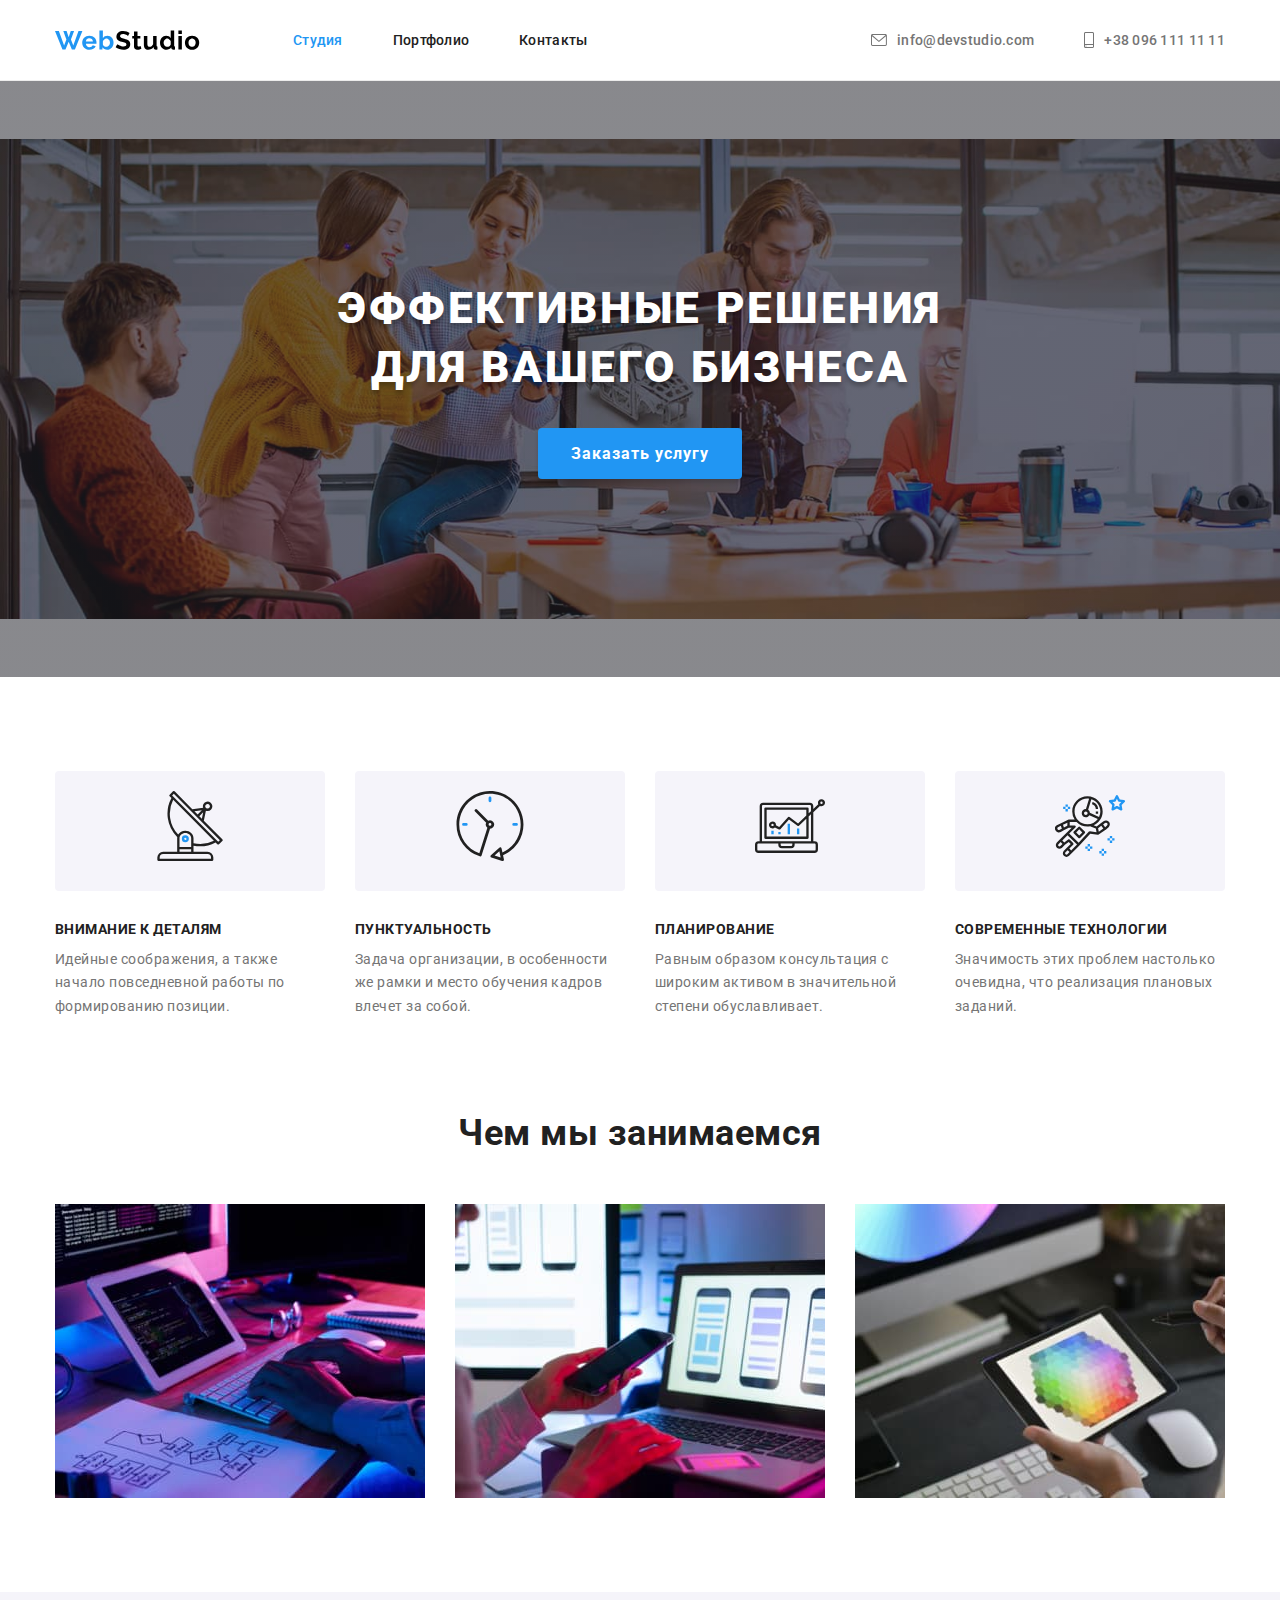
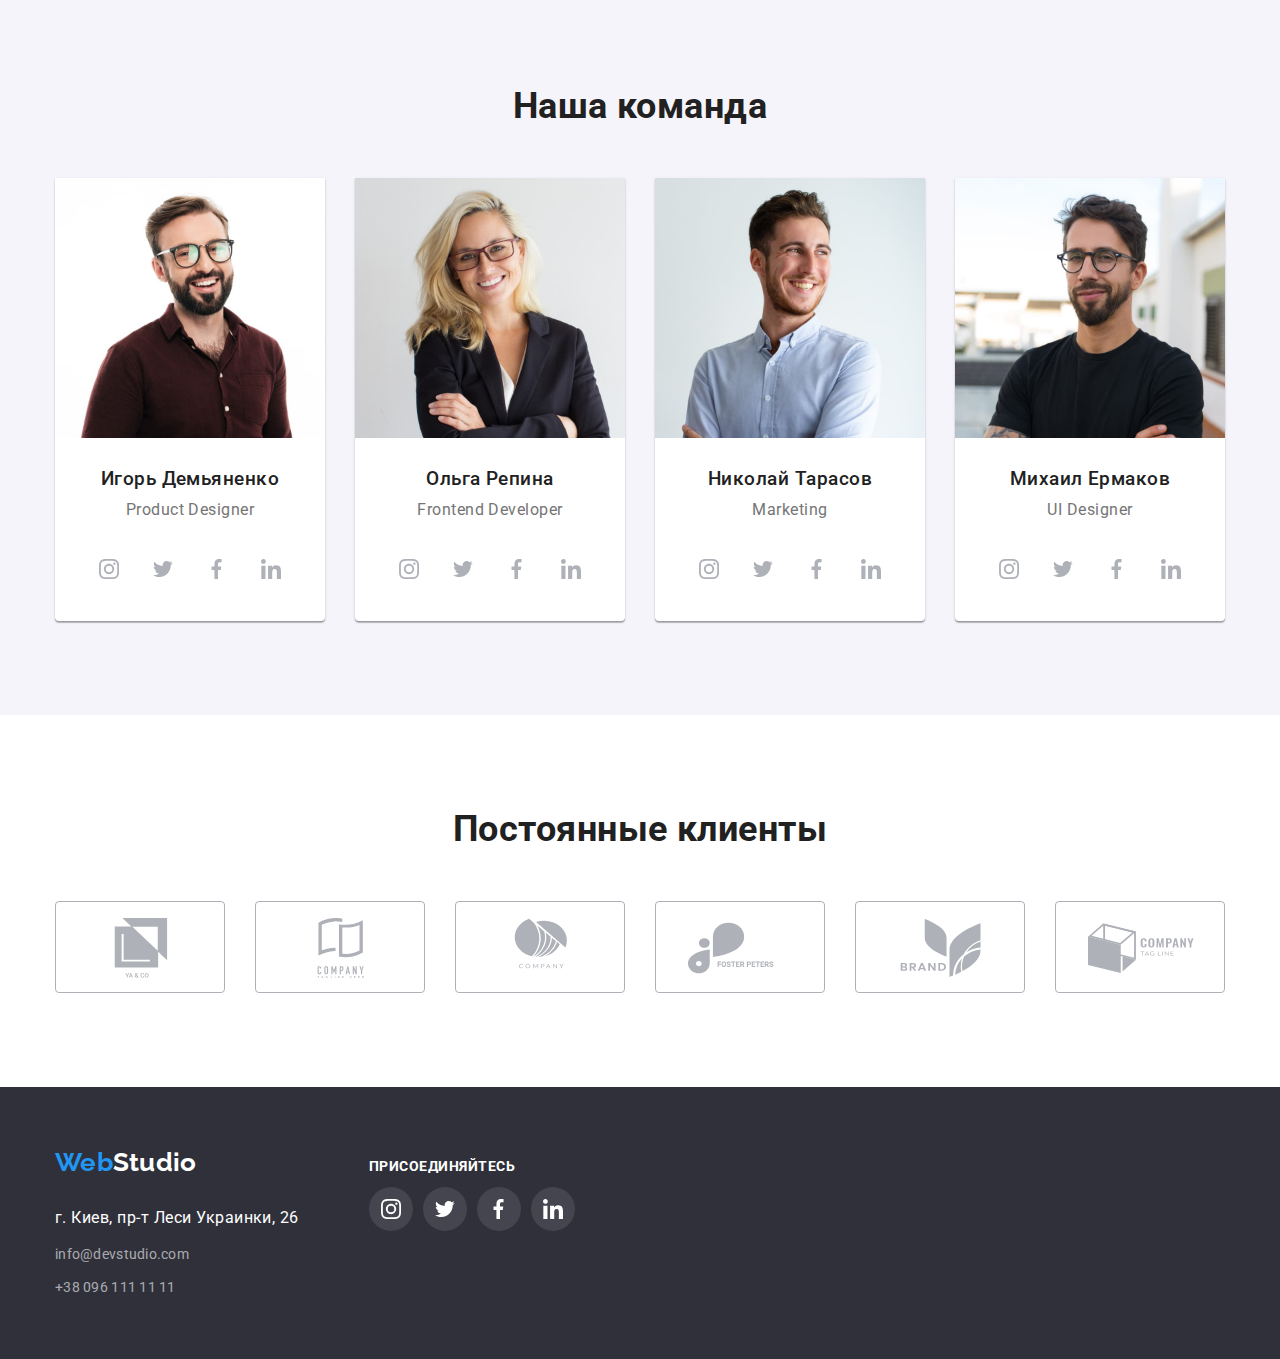
==== commit 22744c35: "правки css и html" ====
--- a/index.html
+++ b/index.html
@@ -44,16 +44,16 @@
             <div class="conteiner">
                 <ul class="advantage-spisok-svg">
                     <li class="list link advantage-spisok-icon"><svg width="70" height="70">
-                        <use href="./images/sprite.svg#icon-antenna"></use>
-                    </svg></li>
-                    <li class="list link advantage-spisok-icon"><svg width="70" height="70">
-                        <use href="./images/sprite.svg#icon-clock"></use>
-                    </svg></li>
-                    <li class="list link advantage-spisok-icon"><svg width="70" height="70">
-                        <use href="./images/sprite.svg#icon-diagram"></use>
-                    </svg></li>
-                    <li class="list link advantage-spisok-icon"><svg width="70" height="70">
-                        <use href="./images/sprite.svg#icon-astronaut"></use>
+                        <use href="./images/sprite-2.svg#icon-antenna"></use>
+                    </svg></li>
+                    <li class="list link advantage-spisok-icon"><svg width="70" height="70">
+                        <use href="./images/sprite-2.svg#icon-clock"></use>
+                    </svg></li>
+                    <li class="list link advantage-spisok-icon"><svg width="70" height="70">
+                        <use href="./images/sprite-2.svg#icon-diagram"></use>
+                    </svg></li>
+                    <li class="list link advantage-spisok-icon"><svg width="70" height="70">
+                        <use href="./images/sprite-2.svg#icon-astronaut"></use>
                     </svg></li>
                 </ul>
                 <ul class="list advantage-spisok">
@@ -179,56 +179,58 @@
             <div class="conteiner">
                 <h2 class="clients-title">Постоянные клиенты</h2>
                 <ul class="spisok-clients">
-                    <li class="list link item-icon-clients"><a href=""><svg width="106" height="60">
+                    <li class="list link "><a class="item-icon-clients" href=""><svg width="106" height="60">
                         <use href="./images/sprite.svg#icon-yaco"></use>
                     </svg></a></li>
-                    <li class="list link item-icon-clients"><a href=""><svg width="106" height="60">
+                    <li class="list "><a class="link item-icon-clients" href=""><svg width="106" height="60">
                         <use href="./images/sprite.svg#icon-agline-here"></use>
                     </svg></a></li>
-                    <li class="list link item-icon-clients"><a href=""><svg width="106" height="60">
+                    <li class="list link "><a class="item-icon-clients" href=""><svg width="106" height="60">
                         <use href="./images/sprite.svg#icon-company"></use>
                     </svg></a></li>
-                    <li class="list link item-icon-clients"><a href=""><svg width="106" height="60">
+                    <li class="list link "><a class="item-icon-clients" href=""><svg width="106" height="60">
                         <use href="./images/sprite.svg#icon-foster-peters"></use>
                     </svg></a></li>
-                    <li class="list link item-icon-clients"><a href=""><svg width="106" height="60">
+                    <li class="list link "><a class="item-icon-clients" href=""><svg width="106" height="60">
                         <use href="./images/sprite.svg#icon-brand"></use>
                     </svg></a></li>
-                    <li class="list link item-icon-clients"><a href=""><svg width="106" height="60">
+                    <li class="list link "><a class="item-icon-clients" href=""><svg width="106" height="60">
                         <use href="./images/sprite.svg#icon-tag-line"></use>
                     </svg></a></li>
                 </ul>
             </div>
         </section>
     </main>
-    <footer class="footer-section section">
-        <div class="conteiner-footer-logo conteiner">
-            <a class="link logo" href="./index.html"><span class="web">Web</span><span class="studio">Studio</span></a>
-            <address class="footer-contacts">
-                <p class="footer-paragraf">г. Киев, пр-т Леси Украинки, 26</p> 
-                <ul class="list"> 
-                    <li><a class="link contacts" href="mailto:info@devstudio.com">info@devstudio.com</a></li> 
-                    <li><a class="link contacts" href="tel:+380961111111">+38 096 111 11 11</a></li>
-                </ul>   
-            </address>
+    <footer class="footer-section">
+        <div class="conteiner conteiner-footer-logo">
+            <div class="">
+                <a class="link logo" href="./index.html"><span class="web">Web</span><span class="studio">Studio</span></a>
+                <address class="footer-contacts">
+                    <p class="footer-paragraf">г. Киев, пр-т Леси Украинки, 26</p> 
+                    <ul class="list"> 
+                        <li><a class="link contacts" href="mailto:info@devstudio.com">info@devstudio.com</a></li> 
+                        <li><a class="link contacts" href="tel:+380961111111">+38 096 111 11 11</a></li>
+                    </ul>   
+                </address>
+            </div>    
+            <div class="footer-container">
+                <p class="title-footer ">присоединяйтесь</p>
+                <ul class="footer-thumb">
+                    <li class="list"><a class="link icon-footer-link" href=""><svg class="icon-footer">
+                        <use href="./images/sprite.svg#icon-instagram-2"></use>
+                    </svg></a></li>
+                    <li class="list"><a class="link icon-footer-link" href=""><svg class="icon-footer">
+                        <use href="./images/sprite.svg#icon-twitter-2"></use>
+                    </svg></a></li>
+                    <li class="list"><a class="link icon-footer-link" href=""><svg class="icon-footer">
+                        <use href="./images/sprite.svg#icon-facebook-2"></use>
+                    </svg></a></li>
+                    <li class="list"><a class="link icon-footer-link" href=""><svg class="icon-footer">
+                        <use href="./images/sprite.svg#icon-linkedin-2"></use>
+                    </svg></a></li>
+                </ul>
+            </div>
         </div>    
-        <div class="footer-container conteiner ">
-            <p class="title-footer ">присоединяйтесь</p>
-            <ul class="footer-thumb">
-                <li class="list"><a class="link icon-footer-link" href=""><svg class="icon-footer">
-                    <use href="./images/sprite.svg#icon-instagram-2"></use>
-                </svg></a></li>
-                <li class="list"><a class="link icon-footer-link" href=""><svg class="icon-footer">
-                    <use href="./images/sprite.svg#icon-twitter-2"></use>
-                </svg></a></li>
-                <li class="list"><a class="link icon-footer-link" href=""><svg class="icon-footer">
-                    <use href="./images/sprite.svg#icon-facebook-2"></use>
-                </svg></a></li>
-                <li class="list"><a class="link icon-footer-link" href=""><svg class="icon-footer">
-                    <use href="./images/sprite.svg#icon-linkedin-2"></use>
-                </svg></a></li>
-            </ul>
-        </div>
     </footer>
 </body>
 </html>--- a/css/style.css
+++ b/css/style.css
@@ -245,6 +245,7 @@
     display: flex;
     justify-content: center;
     align-items: center;
+    justify-content: space-between;
 }
 .advantage-spisok-icon{
     width: 270px;
@@ -256,9 +257,7 @@
     justify-content: center;
     align-items: center;
 }
-.advantage-spisok-icon + .advantage-spisok-icon{
-    margin-left: 30px;
-}
+
 .advantage-spisok{
     display: flex;
     
@@ -359,6 +358,8 @@
     display: flex;
     justify-content: center;
     align-items: center;
+    justify-content: space-between;
+    
 }
 .item-icon-clients{
     width: 170px;
@@ -369,25 +370,25 @@
     padding: 16px 32px;
     fill:#AFB1B8 ;
 }
-.item-icon-clients + .item-icon-clients{
-    margin-left: 30px;
-}
 .item-icon-clients:hover{
     fill: #2196F3;
     border: 1px solid #2196F3;
     box-sizing: border-box;
     border-radius: 4px;
 }
+.spisok-clients li{
+    display: flex;
+}
+
 
 /* fotter-section */
 .footer-section{
     background-color: var(--background-color);
     padding-top: 60px;
     padding-bottom: 60px;
-    display: flex;
-    align-items: baseline;
-    /* margin-right: auto;
-    margin-left: auto; */
+    
+    margin-right: auto;
+    margin-left: auto;
 }
 .footer-paragraf{
     color: var(--title-text-color);
@@ -430,8 +431,14 @@
 .conteiner-footer-logo{
     /* margin-right: 70px; */
     /* margin-left: 206px; */
+    display: flex;
+    align-items: baseline;
+    width: 1200px;
+    margin: 0px auto;
+    padding: 0px 15px;
 }
 .footer-container{
+    margin-left: 70px;
 }
 .title-footer{
     font-weight: 700;
@@ -439,6 +446,8 @@
     line-height: 1.15px;
     text-transform: uppercase;
     color: #FFFFFF;
+    margin-bottom: 20px;
+    
 }
 .footer-contacts li{
     display: flex;
@@ -449,9 +458,8 @@
     height: 44px;
     justify-content: space-between;
     align-items: center;
-    /* margin: 0 auto;
-    padding: 0; */
-    fill: #FFFFFF;
+    margin: 0 auto;
+    padding: 0;
 }
 .icon-footer-link{
     display: block;
@@ -459,6 +467,7 @@
     height:44px;  
     border-radius: 50%;
     background-color:rgba(255, 255, 255, 0.1);
+    fill: #FFFFFF;
 }
 .icon-footer{
     width: 20px;
@@ -564,12 +573,13 @@
     align-items: center;
     margin: 0 auto;
     padding: 0;
-    fill: #AFB1B8;
+    
 }
 .item-icon-link{
     display: block;
     width:44px;
     height:44px;    
+    fill: #AFB1B8;
 }
 
 .item-icon-link:hover{
@@ -582,4 +592,5 @@
     width: 20px;
     height: 20px;
     margin: 12px;
+    
 }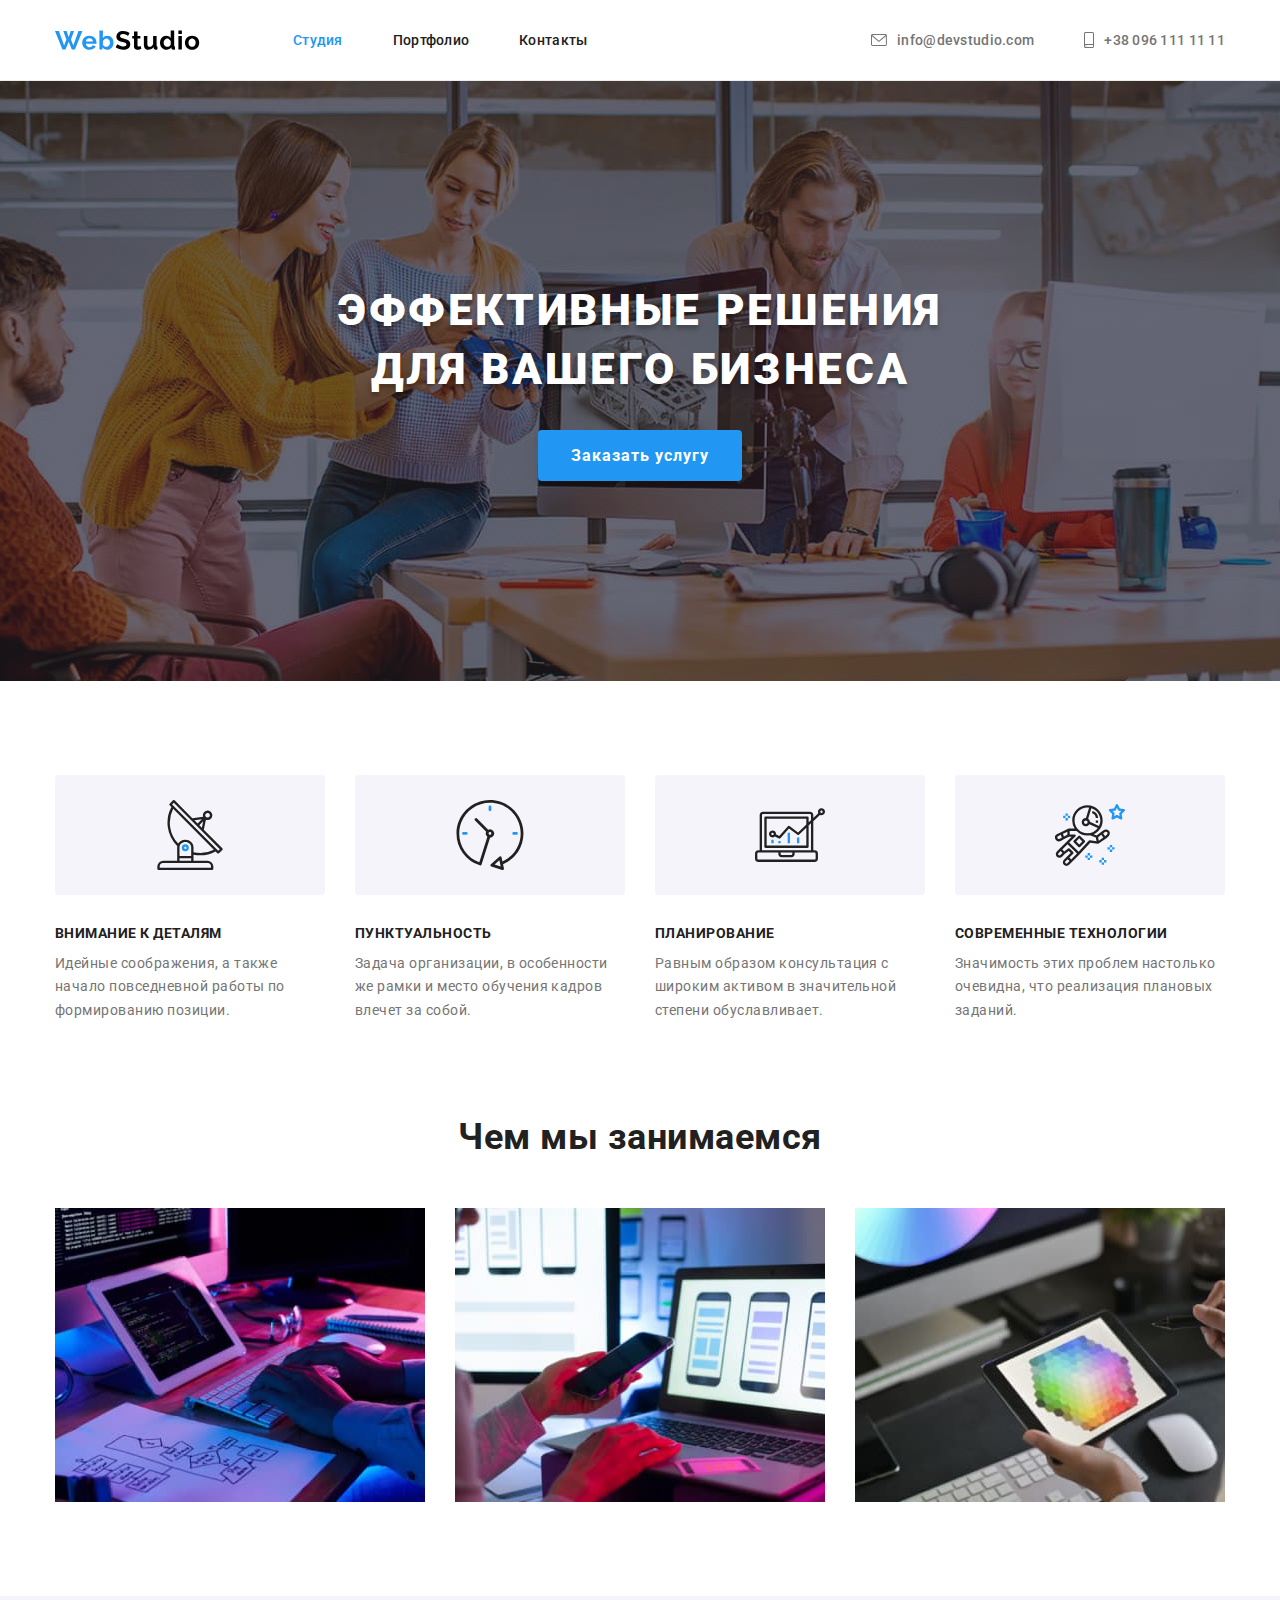
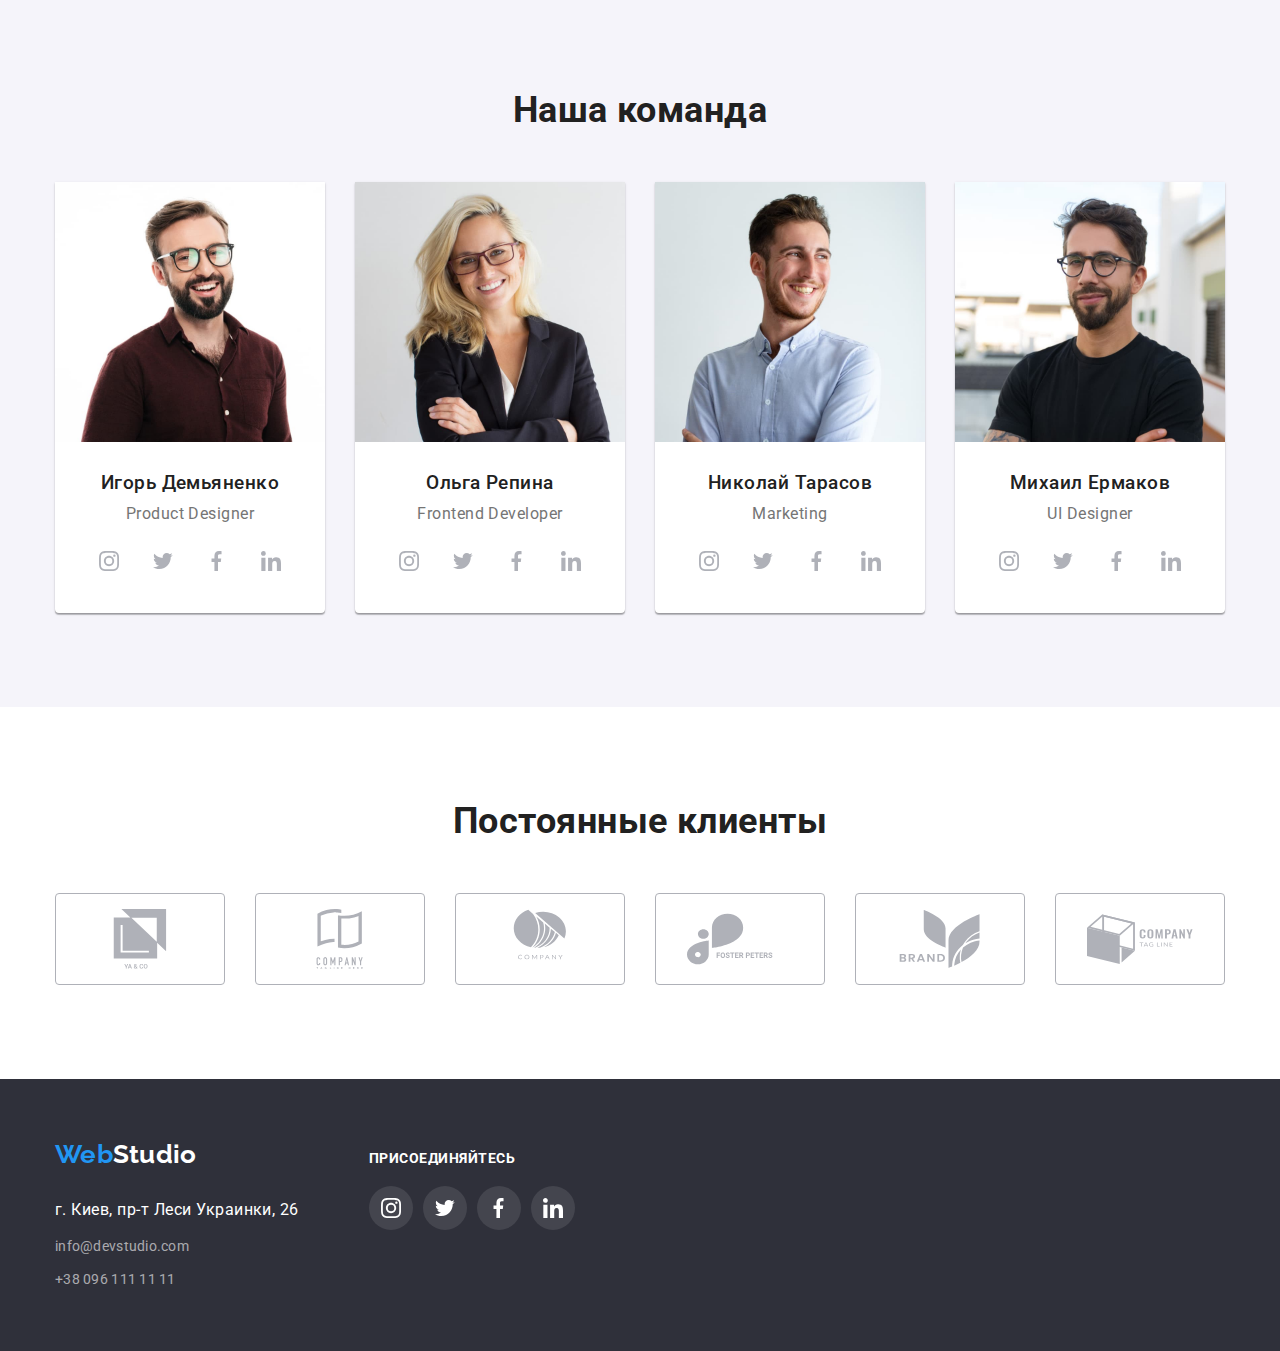
==== commit 9279d0c4: "правки дз" ====
--- a/index.html
+++ b/index.html
@@ -42,34 +42,32 @@
         </section>
         <section class="section">
             <div class="conteiner">
-                <ul class="advantage-spisok-svg">
-                    <li class="list link advantage-spisok-icon"><svg width="70" height="70">
-                        <use href="./images/sprite-2.svg#icon-antenna"></use>
-                    </svg></li>
-                    <li class="list link advantage-spisok-icon"><svg width="70" height="70">
-                        <use href="./images/sprite-2.svg#icon-clock"></use>
-                    </svg></li>
-                    <li class="list link advantage-spisok-icon"><svg width="70" height="70">
-                        <use href="./images/sprite-2.svg#icon-diagram"></use>
-                    </svg></li>
-                    <li class="list link advantage-spisok-icon"><svg width="70" height="70">
-                        <use href="./images/sprite-2.svg#icon-astronaut"></use>
-                    </svg></li>
-                </ul>
-                <ul class="list advantage-spisok">
+                <ul class="list advantage-spisok advantage-spisok-svg">
                     <li class="item icon-delivery">  
+                        <div class="advantage-spisok-icon"><svg width="70" height="70">
+                            <use href="./images/sprite-2.svg#icon-antenna"></use>
+                        </svg></div>
                         <h3 class="advantage-title">Внимание к деталям</h3>
                         <p class="advantage-text">Идейные соображения, а также начало повседневной работы по формированию позиции.</p>
                     </li>
                     <li class="item icon-delivery">
+                        <div class="advantage-spisok-icon"><svg  width="70" height="70">
+                            <use href="./images/sprite-2.svg#icon-clock"></use>
+                        </svg></div>
                         <h3 class="advantage-title">Пунктуальность</h3> 
                         <p class="advantage-text">Задача организации, в особенности же рамки и место обучения кадров влечет за собой.</p>
                     </li> 
                     <li class="item icon-delivery">
+                        <div class="advantage-spisok-icon"><svg  width="70" height="70">
+                            <use href="./images/sprite-2.svg#icon-diagram"></use>
+                        </svg></div>
                         <h3 class="advantage-title">Планирование</h3> 
                         <p class="advantage-text">Равным образом консультация с широким активом в значительной степени обуславливает.</p>
                     </li> 
                     <li class="item icon-delivery">
+                        <div class="advantage-spisok-icon"><svg  width="70" height="70">
+                            <use href="./images/sprite-2.svg#icon-astronaut"></use>
+                        </svg></div>
                         <h3 class="advantage-title">Современные технологии</h3> 
                         <p class="advantage-text">Значимость этих проблем настолько очевидна, что реализация плановых заданий.</p> 
                     </li> 
@@ -92,7 +90,7 @@
                 <ul class="list work-spisok">
                     <li class="item">
                         <img src="./images/img4.jpg" width="270" height="260"  alt="игорь">
-                        <div class="work-car-padding">
+                        <div class="work-card-padding">
                         <h3 class="work-team-subtitle">Игорь Демьяненко</h3> 
                         <p class="work-team-text">Product Designer</p>
                         <ul class="icon-thumb">
@@ -113,7 +111,7 @@
                     </li>
                     <li class="item">
                         <img src="./images/img5.jpg" width="270" height="260" alt="ольга">
-                        <div class="work-car-padding">
+                        <div class="work-card-padding">
                             <h3 class="work-team-subtitle">Ольга Репина</h3>
                             <p class="work-team-text">Frontend Developer</p>
                             <ul class="icon-thumb">
@@ -134,7 +132,8 @@
                     </li>
                     <li class="item">
                         <img src="./images/img6.jpg" width="270" height="260" alt="николай"> 
-                            <div class="work-car-padding"><h3 class="work-team-subtitle">Николай Тарасов</h3>
+                            <div class="work-card-padding">
+                            <h3 class="work-team-subtitle">Николай Тарасов</h3>
                             <p class="work-team-text">Marketing</p>
                             <ul class="icon-thumb">
                                 <li class="list"><a class="link item-icon-link" href=""><svg class="item-icon">
@@ -154,7 +153,7 @@
                     </li>
                     <li class="item">
                         <img src="./images/img7.jpg" width="270" height="260" alt="михаил"> 
-                            <div class="work-car-padding"><h3 class="work-team-subtitle">Михаил Ермаков</h3> 
+                            <div class="work-card-padding"><h3 class="work-team-subtitle">Михаил Ермаков</h3> 
                             <p class="work-team-text">UI Designer</p>
                             <ul class="icon-thumb">
                                 <li class="list"><a class="link item-icon-link" href=""><svg class="item-icon">
@@ -179,10 +178,10 @@
             <div class="conteiner">
                 <h2 class="clients-title">Постоянные клиенты</h2>
                 <ul class="spisok-clients">
-                    <li class="list link "><a class="item-icon-clients" href=""><svg width="106" height="60">
+                    <li class="list link"><a class=" item-icon-clients" href=""><svg width="106" height="60">
                         <use href="./images/sprite.svg#icon-yaco"></use>
                     </svg></a></li>
-                    <li class="list "><a class="link item-icon-clients" href=""><svg width="106" height="60">
+                    <li class="list link"><a class=" item-icon-clients" href=""><svg width="106" height="60">
                         <use href="./images/sprite.svg#icon-agline-here"></use>
                     </svg></a></li>
                     <li class="list link "><a class="item-icon-clients" href=""><svg width="106" height="60">
@@ -200,7 +199,7 @@
                 </ul>
             </div>
         </section>
-    </main>
+    </main> 
     <footer class="footer-section">
         <div class="conteiner conteiner-footer-logo">
             <div class="">
--- a/css/style.css
+++ b/css/style.css
@@ -16,11 +16,13 @@
     --contacts-acent-footer: rgba(255, 255, 255, 0.6);
     --card-portfolio: #EEEEEE;
     --background-hero-button-hover: #188CE8;
+    --item-icon-clients: #AFB1B8;
+ 
 }
 body{
     margin: 0px;
-    background-color:#FFFFFF;
-    color:#212121;
+    background-color:var(--title-text-color);
+    color:var(--primary-text-color);
     font-family: Roboto, Raleway, sans-serif;
     letter-spacing: 0.03em;
     font-style: normal;
@@ -49,7 +51,6 @@
     list-style: none;
     margin: 0;
     padding: 0;
-    /* display: flex; */
 }
 .contacts{    
     font-weight: 500;
@@ -69,6 +70,8 @@
     padding-top: 94px;
     padding-bottom: 94px;
 }
+
+
     /* Studio */
 /* Header-section */
 .conteiner-page{
@@ -80,18 +83,14 @@
 }
 .header-section{
     border-bottom: 1px solid #ECECEC;
-    /* height: 80px;
-    padding-top: 7px; */
 }
 .main-nav{
     display: flex;
     align-items: center; 
-    /* padding: 32px 0; */
 }
 .nav-header {
     display: flex;
     margin-left: 93px;
-    
 }
 .nav-header .item + .item{
     margin-left: 50px;
@@ -122,33 +121,27 @@
 }
 .contacts-icon{
     margin-right: 10px;
-    justify-content: center;
-    align-items: center;
-    display:inline-flex;
-    fill: #757575;
-    
-}
-.contacts-icon:hover{
-    fill: #2196F3;
-}
+    fill: var(--subtitle-text-color);
+}
+.list .link:hover .contacts-icon{
+    fill: var(--acent-color);
+}
+
 
 /* Main-section */
 .main-section{
-    /* text-align: center; */
-}
+}
+
+
 /* Hero-section */
 .hero-section{
-    /* background-color: var(--background-color); */
-    text-align: center;
-    padding: 198px 0px;
+    text-align: center;
+    padding: 200px 0px;
     background-color: #C4C4C4;
-    /* background-color:  rgba(47, 48, 58, 0.4); */
     background-image: linear-gradient(to right,rgba(47, 48, 58, 0.4),rgba(47, 48, 58, 0.4)), url(../images/img17.jpg);
     background-repeat: no-repeat;
-    background-size: contain;
     background-position: center;
     max-width: 1600px;
-    max-height: 600px;
     margin: 0 auto;
 }
 .conteiner-hero{
@@ -187,58 +180,11 @@
 .hero-section .button-hero:focus{
     background-color: var(--background-hero-button-hover);
 }
-    /* advantage-преимущества-section*/
+
+
+/* advantage-преимущества-section*/
 .advantage-section{
 }
-
-/* .icon-delivery:nth-child(1)::before{
-    display: block;
-    content: "";
-    width: 270px;
-    height: 120px;
-    background-image: url(../images/Group.svg);
-    background-repeat: no-repeat;
-    background-position: center;
-    background-color: #F5F4FA;   
-    border-radius: 4px;
-    margin-bottom: 30px;
-}
-.icon-delivery:nth-child(2)::before{
-    display: block;
-    content: "";
-    width: 270px;
-    height: 120px;
-    background-image: url(../images/clock\ 1.svg);
-    background-repeat: no-repeat;
-    background-position: center;
-    background-color: #F5F4FA;   
-    border-radius: 4px;
-    margin-bottom: 30px;
-}
-.icon-delivery:nth-child(3)::before{
-    display: block;
-    content: "";
-    width: 270px;
-    height: 120px;
-    background-image: url(../images/diagram\ 1.svg);
-    background-repeat: no-repeat;
-    background-position: center;
-    background-color: #F5F4FA;   
-    border-radius: 4px;
-    margin-bottom: 30px;
-}
-.icon-delivery:nth-child(4)::before{
-    display: block;
-    content: "";
-    width: 270px;
-    height: 120px;
-    background-image: url(../images/astronaut\ 1.svg);
-    background-repeat: no-repeat;
-    background-position: center;
-    background-color: #F5F4FA;   
-    border-radius: 4px;
-    margin-bottom: 30px;
-} */
 .advantage-spisok-svg{
     margin: 0;
     padding: 0;
@@ -251,16 +197,15 @@
     width: 270px;
     height: 120px;
     border-radius: 4px;
-    background-color: #F5F4FA;
+    background-color: var(--background-color-team);
     margin-bottom: 30px;
-    padding: 20px 100px;
-    justify-content: center;
-    align-items: center;
+    justify-content: center;
+    align-items: center;
+    display: flex;
 }
 
 .advantage-spisok{
     display: flex;
-    
 }
 .advantage-spisok .item + .item{
     margin-left: 30px;
@@ -280,6 +225,8 @@
     line-height: 1.70;
     color: var(--subtitle-text-color);
 }
+
+
 /* work-section */
 .work-section{
     background-color: var(--background-color-team);
@@ -303,9 +250,10 @@
 .work-img .item + .item{
     margin-left: 30px;
 }
+
+
 /* work-team-section */
 .work-team-section{
-
 }
 .work-team-title{
     font-weight: 700;
@@ -317,7 +265,6 @@
 .work-spisok{
     display: flex;
 }
-
 .work-spisok .item + .item{
     margin-left: 30px;
 }
@@ -327,11 +274,10 @@
     box-shadow: 0px 1px 3px rgba(0, 0, 0, 0.12), 0px 1px 1px rgba(0, 0, 0, 0.14), 0px 2px 1px rgba(0, 0, 0, 0.2);
     border-radius: 0px 0px 4px 4px;
 }
-.work-car-padding{
-    padding: 30px 0;
-    justify-content: center;
-    align-items: center;
-
+.work-card-padding{
+    padding: 30px 32px;
+    justify-content: center;
+    align-items: center;
 }
 .work-team-subtitle{
     font-weight: 500;
@@ -343,7 +289,7 @@
     line-height: 1.20;    
     text-align: center;
     color: var(--subtitle-text-color);
-    margin-bottom: 28px;
+    margin-bottom: 16px;
 }
 .clients-title{
     text-align: center;
@@ -356,28 +302,30 @@
     margin: 0;
     padding: 0;
     display: flex;
-    justify-content: center;
-    align-items: center;
-    justify-content: space-between;
-    
 }
 .item-icon-clients{
     width: 170px;
     height: 92px;
-    border: 1px solid #AFB1B8;
+    border: 1px solid var(--item-icon-clients);
     box-sizing: border-box;
     border-radius: 4px;
-    padding: 16px 32px;
-    fill:#AFB1B8 ;
+    fill:var(--item-icon-clients) ;
+    align-items: center;
+    justify-content: center;
+    display: flex;
 }
 .item-icon-clients:hover{
-    fill: #2196F3;
-    border: 1px solid #2196F3;
+    fill: var(--acent-color);
+    border: 1px solid var(--acent-color);
     box-sizing: border-box;
     border-radius: 4px;
 }
 .spisok-clients li{
     display: flex;
+    margin-right: 30px;
+}
+.spisok-clients li:nth-child(6n){
+    margin-right: 0;
 }
 
 
@@ -386,7 +334,6 @@
     background-color: var(--background-color);
     padding-top: 60px;
     padding-bottom: 60px;
-    
     margin-right: auto;
     margin-left: auto;
 }
@@ -420,7 +367,6 @@
 .footer-contacts li:nth-child(2n){
     margin-bottom: 0;
 }
-
 .footer-contacts .link{
     font-size: 14px;
     line-height: 1.70;
@@ -429,13 +375,8 @@
     font-style: normal;
 }
 .conteiner-footer-logo{
-    /* margin-right: 70px; */
-    /* margin-left: 206px; */
     display: flex;
     align-items: baseline;
-    width: 1200px;
-    margin: 0px auto;
-    padding: 0px 15px;
 }
 .footer-container{
     margin-left: 70px;
@@ -443,50 +384,53 @@
 .title-footer{
     font-weight: 700;
     font-size: 14px;
-    line-height: 1.15px;
+    line-height: 1.15;
     text-transform: uppercase;
-    color: #FFFFFF;
-    margin-bottom: 20px;
-    
+    color: var(--title-text-color);
+    margin-bottom: 20px;  
 }
 .footer-contacts li{
     display: flex;
 }
 .footer-thumb{
     display: flex;
-    width: 206px;
-    height: 44px;
     justify-content: space-between;
     align-items: center;
-    margin: 0 auto;
+    margin-right: 10px;
     padding: 0;
 }
+.footer-thumb li:nth-child(1n){
+    margin-right: 10px;
+}
 .icon-footer-link{
-    display: block;
     width:44px;
     height:44px;  
     border-radius: 50%;
     background-color:rgba(255, 255, 255, 0.1);
-    fill: #FFFFFF;
+    fill: var(--title-text-color);
+    align-items: center;
+    justify-content: center;
+    display: flex;
 }
 .icon-footer{
     width: 20px;
     height: 20px;
-    margin: 12px;
 }
 .icon-footer-link:hover{
-   background-color: #2196F3;
+   background-color: var(--acent-color);
    border-radius: 50%;
-   fill: #FFFFFF;
-}
+   fill: var(--title-text-color);
+}
+
+
     /* Portfolio */
 /* Main-section */
 .main-section-portfolio{
-    /* text-align: center; */
-}
+}
+
+
 /* Hero-section */
 .hero-section-portfolio{
-   
 }
 .btn-spisok{
     display: flex;
@@ -509,36 +453,35 @@
 .active-button {
     background-color: var(--acent-color);
     color: var(--title-text-color);
+    box-shadow: 0px 3px 1px rgba(0, 0, 0, 0.1), 0px 1px 2px rgba(0, 0, 0, 0.08), 0px 2px 2px rgba(0, 0, 0, 0.12);
 }
 .section .button-spisok:hover,
 .section .button-spisok:focus{
     background-color: var(--acent-color);
     color: var(--title-text-color);
+    box-shadow: 0px 3px 1px rgba(0, 0, 0, 0.1), 0px 1px 2px rgba(0, 0, 0, 0.08), 0px 2px 2px rgba(0, 0, 0, 0.12);
 }
 .card-spisok{
     display: flex;
     flex-wrap: wrap;
 }
-.card-spisok .item-spisok:hover{
+.link-spisok-card-portfolio{
+    display: block;
+    text-decoration: none;
+}
+.card-spisok .link-spisok-card-portfolio:hover,
+.card-spisok .link-spisok-card-portfolio:focus{
     box-shadow: 0px 1px 1px rgba(0, 0, 0, 0.12), 0px 4px 4px rgba(0, 0, 0, 0.06), 1px 4px 6px rgba(0, 0, 0, 0.16);
 }
 .item-spisok{
     width: 370px;
     margin-bottom: 30px;
-    /* border: 1px solid var(--card-portfolio); */
     margin-right: 30px;
     background-color: var(--title-text-color);
-    /* box-sizing: border-box; */
 }
 .item-spisok:nth-child(3n){
     margin-right: 0;
 }
-/* .item-spisok .hero-portfolio-title{
-    padding: 20px 24px 0px 24px;
-}
-.item-spisok .hero-portfolio-text{
-    padding: 0px 24px 20px 24px;
-} */
 .item-spisok:nth-last-child(-n+3){
     margin-bottom: 0;
 }
@@ -548,7 +491,6 @@
     border-left: 1px solid var(--card-portfolio);  
     border-right: 1px solid var(--card-portfolio);
 }
-
 .item-spisok .hero-portfolio-title{
     color: var(--primary-text-color);
     font-weight: 700;
@@ -564,33 +506,29 @@
     letter-spacing: 0.03em;
     color: var(--subtitle-text-color);
 }
+
+
 /* СОЦСЕТИ */
 .icon-thumb {
     display: flex;
-    width: 206px;
-    height: 44px;
     justify-content: space-between;
-    align-items: center;
     margin: 0 auto;
     padding: 0;
-    
 }
 .item-icon-link{
-    display: block;
+    display: flex;
     width:44px;
     height:44px;    
-    fill: #AFB1B8;
-}
-
+    fill: var(--item-icon-clients);
+    align-items: center;
+    justify-content: center;
+}
 .item-icon-link:hover{
-    fill: #FFFFFF;
-    background-color: #2196F3;
+    fill: var(--title-text-color);
+    background-color: var(--acent-color);
     border-radius: 50%;
 }
-
 .item-icon {
     width: 20px;
-    height: 20px;
-    margin: 12px;
-    
+    height: 20px; 
 }